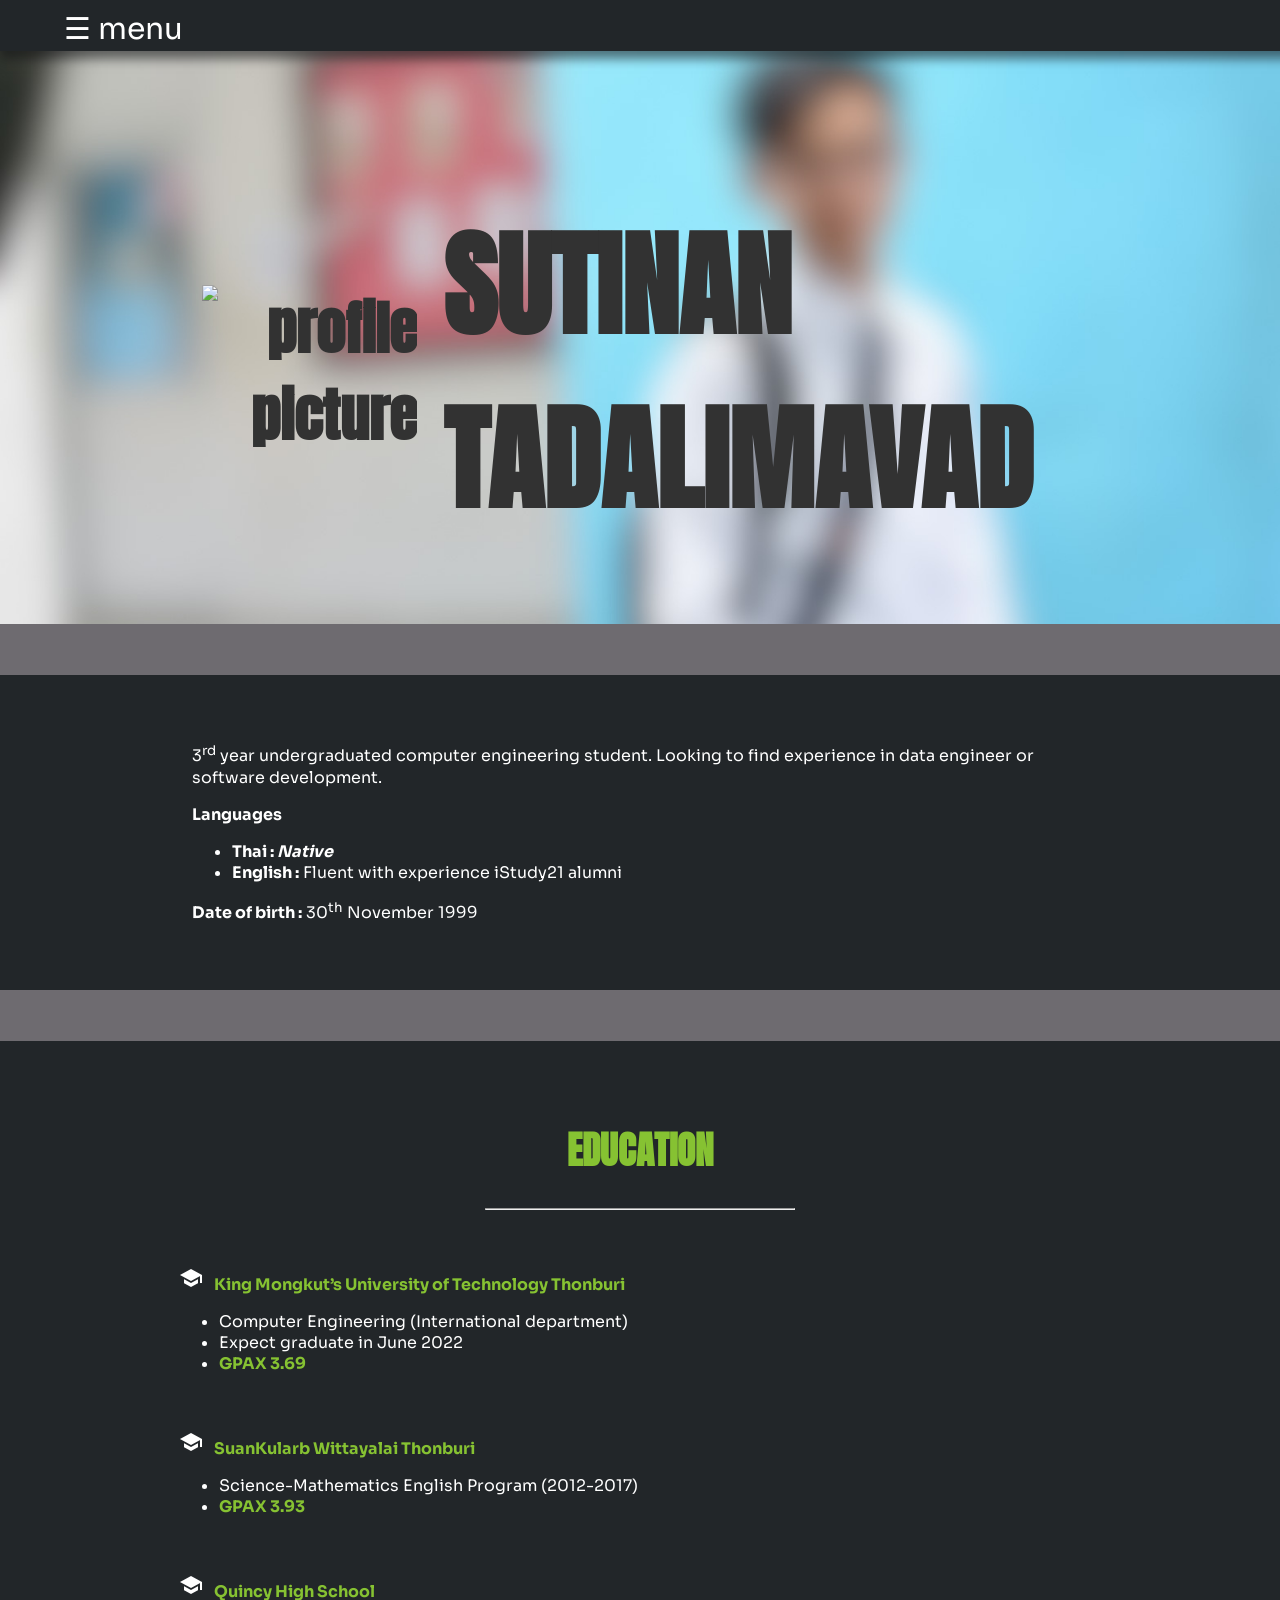
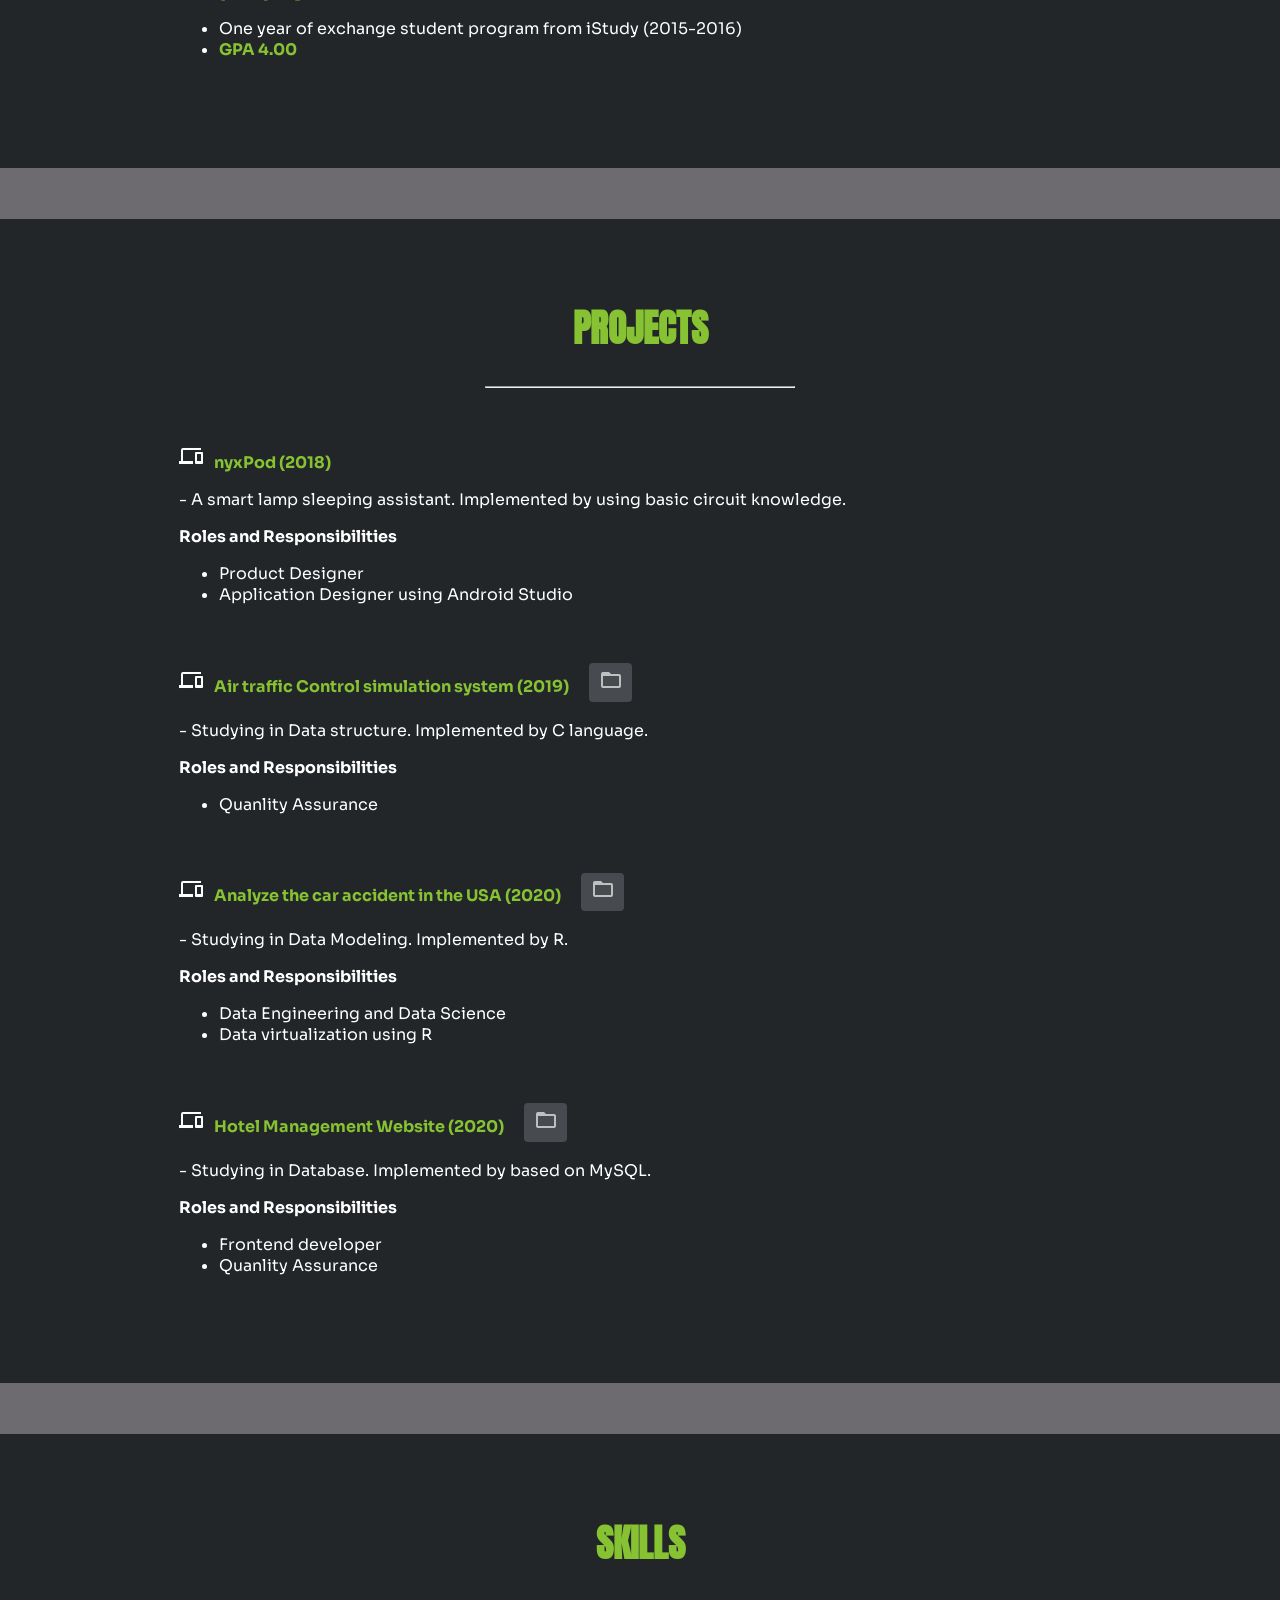
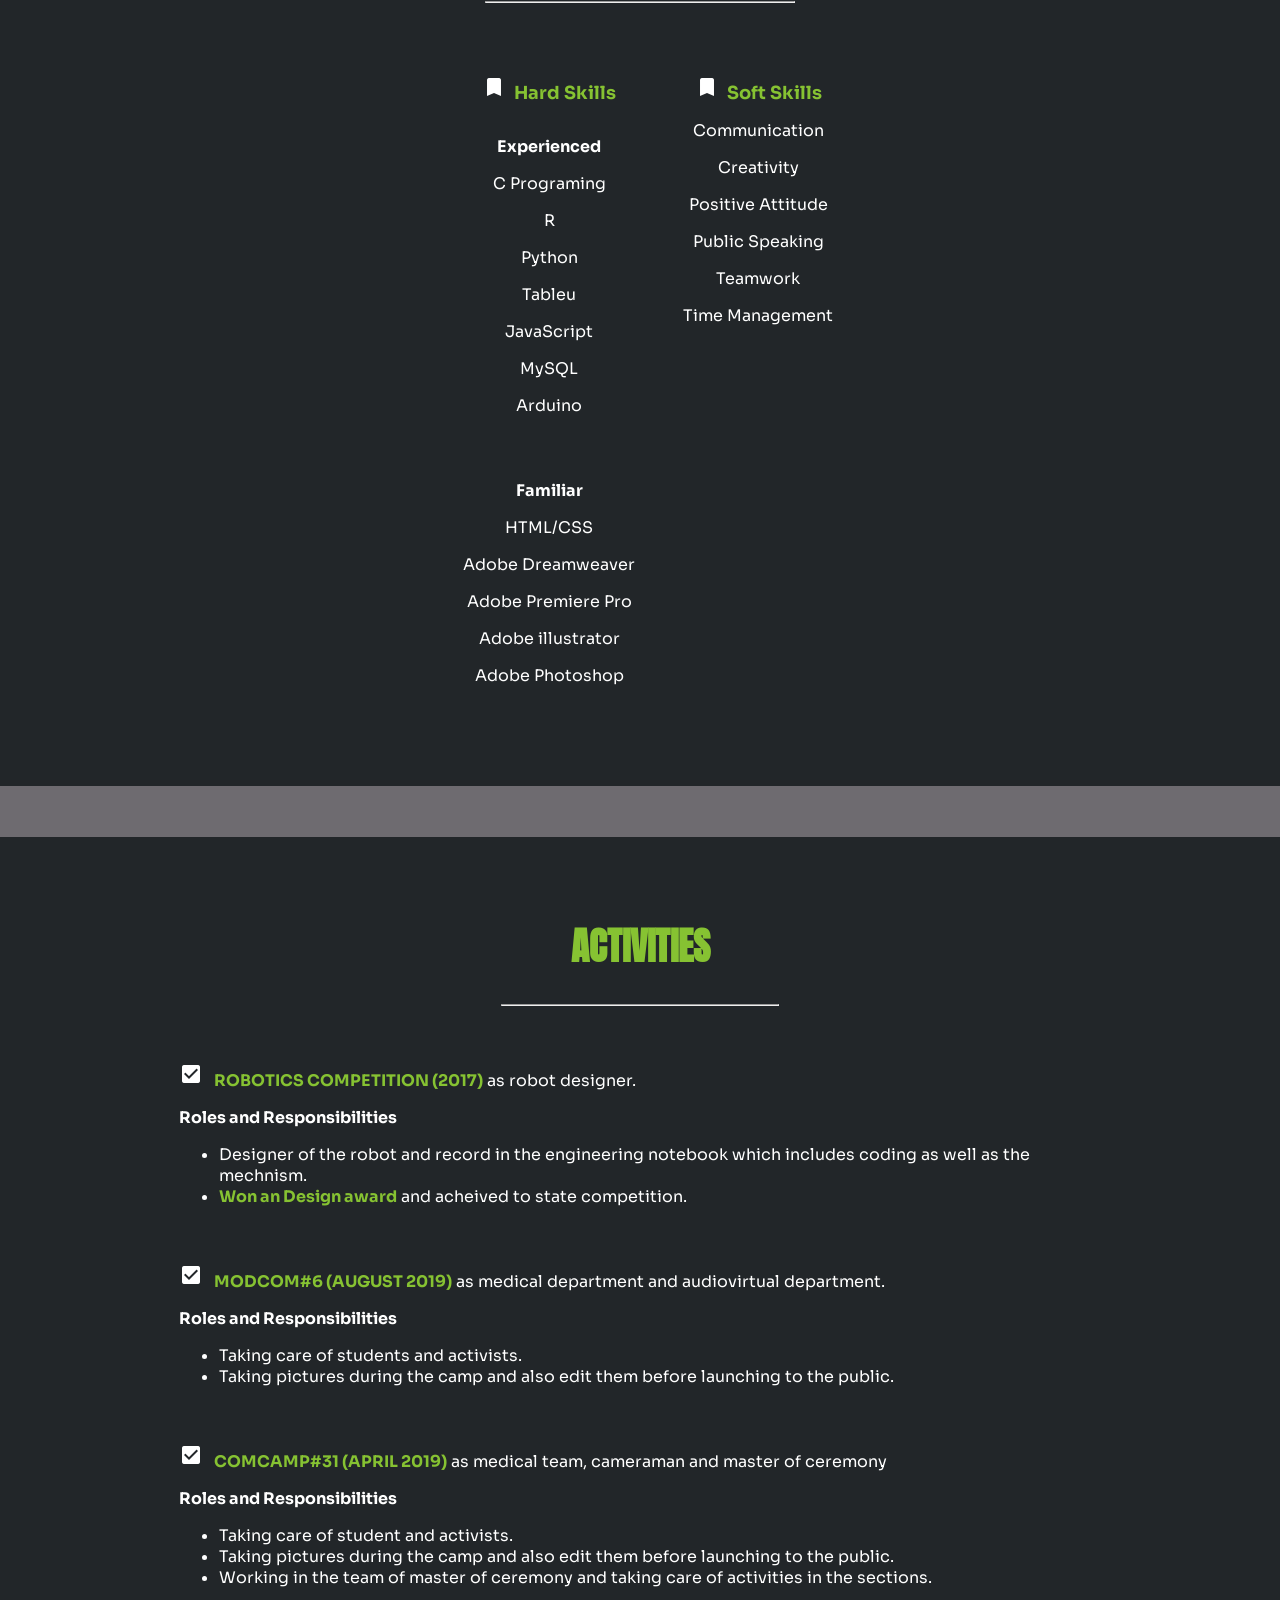
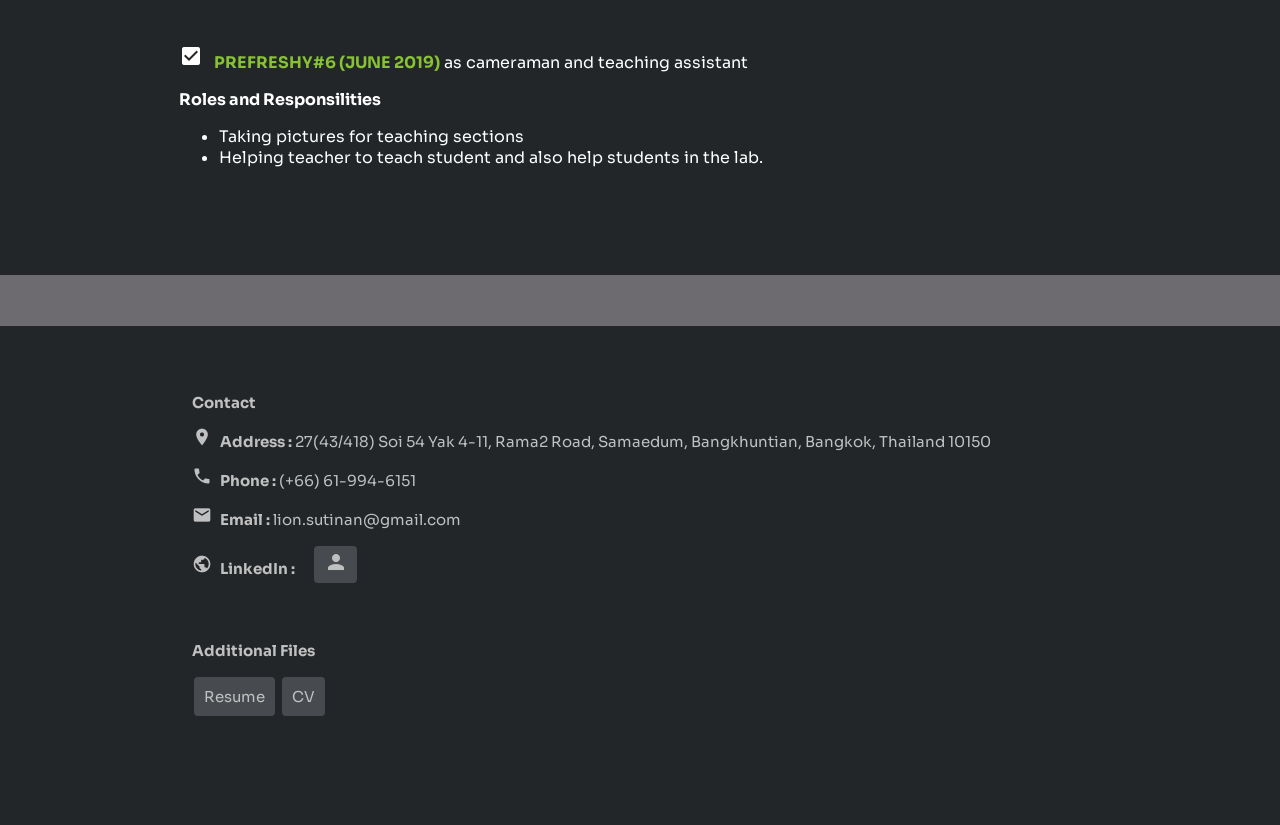
==== index.html @ fac7e24c "f" ====
<!doctype html>
<html>
<head>
<meta charset="UTF-8" name="viewport" content="width=device-width, initial-scale=1.0">
<title> SutinanSite </title>
<link href="myStyle.css" rel="stylesheet" type="text/css">
<link rel="stylesheet" href="https://fonts.googleapis.com/icon?family=Material+Icons">
<link rel="stylesheet" href="https://fonts.googleapis.com/css2?family=Anton&family=Sora:wght@200;600&display=swap">
</head>

<body>
<div id="mySidenav" class="sidenav">
	 <a style="font-size:30px; color: white;" href="javascript:void(0)" class="closebtn" onclick="closeNav()">&times;</a>
	 <a style="  font-family: 'Anton', sans-serif;" href="#edu"><i class="material-icons" style="font-size: auto; margin-right: 1rem;"> school</i>Education</a>
	 <a style="  font-family: 'Anton', sans-serif;" href="#proj"> <i class="material-icons" style="font-size: auto; margin-right: 1rem;"> devices</i>Project</a>
	 <a style="  font-family: 'Anton', sans-serif;" href="#skills"><i class="material-icons" style="font-size: auto; margin-right: 1rem;"> bookmark</i>Skills</a>
	 <a style="  font-family: 'Anton', sans-serif;" href="#act"><i class="material-icons" style="font-size: auto; margin-right: 1rem;">check_box</i>Activities</a>
	 <a style="  font-family: 'Anton', sans-serif;" href="#contact"><i class="material-icons" style="font-size: auto; margin-right: 1rem;"> call</i>Contact</a>
</div>
	<button onclick="topFunction()" id="myBtn" title="Go to top">Top</button>
	<br>
	<div class="header">
		  <table id="tProfile">
			<tr>
				<th>			
				<img src="pic/profile.png" alt="profile picture" class="proPic"></th>
				<th><h1 class="fade-in" id="name">SUTINAN TADALIMAVAD</h1>
				</th>
			</tr>
		  </table>
	</div>
	<div style="box-shadow: 0px 8px 10px 0px rgba(17,19,20,0.55);" class = "sticky">
		<span style="font-size:40px;cursor:pointer; color: white" onclick="openNav()"><span style="font-size: 30px; cursor:pointer; color: white;" onclick="openNav()">&#9776; menu</span></span>
	</div>
	<div class="fade-in">
		<div class="highlight">
			<div>
				<p>3<sup>rd</sup> year undergraduated computer engineering student. Looking to find experience in data engineer or software development.</p>
				<p><strong>Languages</strong>
			<ul>
				<li><strong>Thai : <em>Native</em></strong></li>
						<li><strong>English :</strong> Fluent with experience iStudy21 alumni</li>
					</ul>
				</p>
			<p><strong>Date of birth :</strong> 30<sup>th</sup> November 1999</p>
			</div>
		</div>
		<div class="eduClass" id="edu">
			<h2 class ="title">EDUCATION</h2>
			<hr>
			<div class="content">
				<div class="margin-b">
					<p><strong class="greenB"><i class="material-icons" style="font-size: auto; color:white; margin-right: 0.5rem;">school </i> King Mongkut’s University of Technology Thonburi</strong></p>
					<ul> 
						<li>Computer Engineering (International department)</li>
						<li>Expect graduate in June 2022</li>
						<li><strong class="greenB">GPAX 3.69</strong></li>
					</ul>
				</div>
				<div class="margin-b">
					<p><strong class="greenB"><i class="material-icons" style="font-size: auto; color:white; margin-right: 0.5rem;">school </i> SuanKularb Wittayalai Thonburi</strong></p>
					<ul>
					<li>Science-Mathematics English Program (2012-2017)</li>
							<li><strong class="greenB">GPAX 3.93</strong></li>
					</ul>
				</div>
				<div class="margin-b">
					<p><strong class="greenB"><i class="material-icons" style="font-size: auto; color:white; margin-right: 0.5rem;">school </i> Quincy High School</strong></p>
					<ul> 
						<li>One year of exchange student program from iStudy (2015-2016)</li>
						<li><strong class="greenB">GPA 4.00</strong></li>
					</ul>
				</div>
			</div>
		</div>
		<div class="project">
		<h2 class="title" id="proj">PROJECTS</h2>
		<hr>
		<div class="content">	
				<div class="margin-b">
				<p><strong class="greenB"><i class="material-icons" style="font-size: auto; color:white; margin-right: 0.5rem;">devices</i> nyxPod (2018)</strong></p>
				<p>- A smart lamp sleeping assistant. Implemented by using basic circuit knowledge.</p>
				<p><strong>Roles and Responsibilities</strong></p>
					<ul> 
					<li>Product Designer</li>
					
					<li>Application Designer using Android Studio</li>
					</ul>
			</div>	
			<div class="margin-b">
				<p><strong class="greenB"><i class="material-icons" style="font-size: auto; color:white; margin-right: 0.5rem;">devices</i> Air traffic Control simulation system (2019)</strong> 
					<a class="gitbutton" style="margin-left: 1rem;" href="https://github.com/nachanok-tap/airtraffic">
						<i class="material-icons" style="margin-left:0.3rem; margin-right:0.3rem;">folder_open</i>
					</a>
				</p> 
				<p>- Studying in Data structure. Implemented by C language.</p>	
				<p><strong>Roles and Responsibilities</strong></p>
					<ul> 
					<li>Quanlity Assurance</li>
					</ul>
			</div>
			<div class="margin-b">
				<p><strong class="greenB"><i class="material-icons" style="font-size: auto; color:white; margin-right: 0.5rem;">devices</i> Analyze the car accident in the USA (2020)</strong>
					<a class="gitbutton" style="margin-left: 1rem;" href="https://github.com/sutinanTadal/Car-Accident-in-the-US">
						<i class="material-icons" style="margin-left:0.3rem; margin-right:0.3rem;">folder_open</i>
					</a>
				</p>
				<p>- Studying in Data Modeling. Implemented by R.</p>	
				<p><strong>Roles and Responsibilities</strong></p>
					<ul> 
					<li>Data Engineering and Data Science</li>
					<li>Data virtualization using R</li>
					</ul>
			</div>
			<div class="margin-b">
				<p><strong class="greenB"><i class="material-icons" style="font-size: auto; color:white; margin-right: 0.5rem;">devices</i> Hotel Management Website (2020)</strong>
					<a class="gitbutton" style="margin-left: 1rem;" href="https://github.com/nachanok-tap/Hotel-management">
						<i class="material-icons" style="margin-left:0.3rem; margin-right:0.3rem;">folder_open</i>
					</a>
				</p>
				<p>- Studying in Database. Implemented by based on MySQL.</p>
				<p><strong>Roles and Responsibilities</strong></p>
					<ul> 
					<li>Frontend developer</li>
					<li>Quanlity Assurance</li>
					</ul>
			</div>
		</div>
		</div>
		<div class="skillsClass" id="skills">
			<h2 class ="title">SKILLS</h2>
			<hr>
			<div class="content">
		<div id="skillTable" class="container">
			<div>
				<strong class="greenB" style="font-size: 18px"><i class="material-icons" style="font-size: auto; color: white; margin-right: 0.5rem;"> bookmark</i>Hard Skills</strong>
				<div>
					<p><strong>Experienced</strong></p>
					<p>C Programing</p>
					<p>R</p>
					<p>Python</p>
					<p>Tableu</p>
					<p>JavaScript</p>
					<p>MySQL</p>
					<p>Arduino</p>
				</div>
				<div>
					<p><strong>Familiar</strong></p>
					<p>HTML/CSS</p>
					<p>Adobe Dreamweaver</p>
					<p>Adobe Premiere Pro</p>
					<p>Adobe illustrator</p>
					<p>Adobe Photoshop</p>
				</div>
			</div>
			<div>
				<strong class="greenB" style="font-size: 18px"><i class="material-icons" style="font-size: auto; color: white; margin-right: 0.5rem;"> bookmark</i>Soft Skills</strong>
				<p>Communication</p>
				<p>Creativity</p>
				<p>Positive Attitude</p>
				<p>Public Speaking</p>
				<p>Teamwork</p>
				<p>Time Management</p>
			</div>
		</div>
	</div>
		</div>
		<div class="activities">
			<div class="content">	
				<h2 class ="title" id="act">ACTIVITIES</h2>
				<hr>
				<div class="margin-b">
					<p><strong class="greenB"><i class="material-icons" style="font-size: auto; color:white; margin-right: 0.5rem;">check_box</i> ROBOTICS COMPETITION (2017)</strong> as robot designer.
					</p>
					<p><strong>Roles and Responsibilities</strong></p>
						<ul>
						<li>Designer of the robot and record in the engineering notebook which includes coding as well as the mechnism.</li>
						<li><strong class="greenB">Won an Design award</strong> and acheived to state competition.</li>
						</ul>
				</div>
				<div class="margin-b">
					<p><strong class="greenB"><i class="material-icons" style="font-size: auto; color:white; margin-right: 0.5rem;">check_box</i> MODCOM#6 (AUGUST 2019)</strong> as medical department and audiovirtual department.
					</p> 
					<p><strong>Roles and Responsibilities</strong></p>
					<ul>
					<li>Taking care of students and activists.</li>
					<li>Taking pictures during the camp and also edit them before launching to the public.</li>
					</ul>
				</div>
			<div class="margin-b">
					<p><strong class="greenB"><i class="material-icons" style="font-size: auto; color:white; margin-right: 0.5rem;">check_box</i> COMCAMP#31 (APRIL 2019)</strong> as medical team, cameraman and master of ceremony</p>
					<p><strong>Roles and Responsibilities</strong></p>
					<ul> 
					<li>Taking care of student and activists.</li>
						<li>Taking pictures during the camp and also edit them before launching to the public.</li>
						<li>Working in the team of master of ceremony and taking care of activities in the sections.</li>
					</ul>
				</div>
				<div class="margin-b">
				<p><strong class="greenB"><i class="material-icons" style="font-size: auto; color:white; margin-right: 0.5rem;">check_box</i> PREFRESHY#6 (JUNE 2019)</strong> as cameraman and teaching assistant</p>
					<p><strong>Roles and Responsilities</strong></p>
				<ul> 
					<li>Taking pictures for teaching sections</li>
					<li>Helping teacher to teach student and also help students in the lab.</li>
					</ul>
				</div>
			</div>
		</div>
	</div>
<footer id="contact">
	<div class="margin-b">
		<p><strong>Contact</strong></p>
		<p><strong><i class="material-icons" style="font-size: 20px; margin-right: 0.5rem;">place </i>Address :</strong> 27(43/418) Soi 54 Yak 4-11, Rama2 Road, Samaedum, Bangkhuntian, Bangkok, Thailand 10150</p>
		<p><strong><i class="material-icons" style="font-size: 20px; margin-right: 0.5rem;"> call</i>Phone :</strong><strong></strong> (+66) 61-994-6151</p>
		<p><strong><i class="material-icons" style="font-size: 20px; margin-right: 0.5rem;">email </i>Email :</strong> lion.sutinan@gmail.com</p>
		<p><strong><i class="material-icons" style="font-size: 20px; margin-right: 0.5rem;">public </i>LinkedIn :</strong>
			<a class="gitbutton" style="margin-left: 1rem;" href="https://www.linkedin.com/in/sutinan-tadalimavad-6ba775200/">
				<i class="material-icons" style="margin-left:0.3rem; margin-right:0.3rem;">person</i>
			</a>
		</p>
	</div>
	<div class="margin-b">
		<p><strong>Additional Files</strong></p>
		<a class="button" href="https://drive.google.com/file/d/1cij6fNZbQ40vu9hr8LDIgNHQaHOzw3HK/view?usp=sharing">Resume</a> 
		<a class="button" href="https://drive.google.com/file/d/196SK2T5J_0-kWGPeYm9icc2YeGtzUqOb/view?usp=sharing">CV</a>
	</div>

</footer>
<script>
	//Get the button:
mybutton = document.getElementById("myBtn");

// When the user scrolls down 20px from the top of the document, show the button
window.onscroll = function() {scrollFunction()};

function scrollFunction() {
  if (document.body.scrollTop > 20 || document.documentElement.scrollTop > 20) {
    mybutton.style.display = "block";
  } else {
    mybutton.style.display = "none";
  }
}

// When the user clicks on the button, scroll to the top of the document
function topFunction() {
  document.body.scrollTop = 0; // For Safari
  document.documentElement.scrollTop = 0; // For Chrome, Firefox, IE and Opera
}
	
function openNav() {
  document.getElementById("mySidenav").style.width = "300px";
}

/* Set the width of the side navigation to 0 and the left margin of the page content to 0 */
function closeNav() {
  document.getElementById("mySidenav").style.width = "0";
}
</script>
</body>
</html>
---- myStyle.css ----
html{
	scroll-behavior: smooth;
}

body {
  margin: 0px;
  font-family: 'Sora', sans-serif;
  background-color: #6e6b70;
  font-size: 15px;
  color: #000000;
}


hr{
  width: 30%;
  text-align: center;
  color: #86c232;
  padding-top: 0px;
  margin-bottom: 3.5rem;
}

h1{
  font-family: 'Anton', sans-serif;
}

footer {
  text-align: left;
  background-color: #222629;
  color: #C0C0C0;
  font-size: 15px;
  padding-top: 4%;
  padding-bottom: 4%;
  padding-left: 15%;
  padding-right: 15%;
}

.activities {
	color: white;
	background-color: #222629;
	padding-top: 4%;
	padding-bottom: 4%;
	padding-left: 10%;
	padding-right:10%;
	margin-top: 4%;
	margin-bottom: 4%;
	
}

.highlight{
	font-size: 1rem;
	color: white;
	background-color: #222629;
	padding-top: 4%;
	padding-bottom: 4%;
	padding-left: 15%;
	padding-right:15%;
	margin-top: 4%;
	margin-bottom: 4%;
}

.greenB{
	color: #86c232;
}

.project{
	color:white;
	background-color: #222629;
	padding-top: 4%;
	padding-bottom: 4%;
	padding-left: 10%;
	padding-right:10%;
	margin-top: 4%;
	margin-bottom: 4%;
}

.skillsClass{
	color: white;
	background-color: #222629;
	padding-top: 4%;
	padding-bottom: 4%;
	padding-left: 10%;
	padding-right:10%;
	margin-top: 4%;
	margin-bottom: 4%;
}

.eduClass{
	color: white;
	background-color: #222629;
	padding-top: 4%;
	padding-bottom: 4%;
	padding-left: 10%;
	padding-right:10%;
	margin-top: 4%;
	margin-bottom: 4%;
}

.gitbutton:link, .gitbutton:visited {
  background-color: #474b4f;
  color: #C0C0C0;
  padding: 0.3rem;
  text-align: center;
  text-decoration: none;
  display: inline-block;
  border-radius: 4px;
  margin: 2px;
  transition: 0.4s;
}
.gitbutton:hover{
   background-color: #86c232;
   color: #222629;
}

.button:link, .button:visited {
  background-color: #474b4f;
  color: #C0C0C0;
  padding: 10px;
  text-align: center;
  text-decoration: none;
  display: inline-block;
  border-radius: 4px;
  margin: 2px;
  transition: 0.4s;
}
.button:hover{
   background-color: #86c232;
   color: #222629;
}

.proPic{
	max-width: 100%;
	height: auto;
	text-align: right;
	padding-top: 5%;
	padding-bottom: 5%;
	padding-right: 10%;
}

.main {
	margin-top: 70px;
	margin-left: 10px;
	font-size: 10vw;
}

.mainContent {
	margin: 10px 2px 20px 2px;
	padding: 10px 10px 10px 10px ;
	padding-bottom: 20px;
	text-align: justify;
	text-justify: inter-word;
	background-color: #313131;
	color: white;
	border-radius: 5px;
	box-shadow: 8px 10px #222629;
}

.margin-b{
	margin-bottom: 3.5rem;
}

.content{
  padding-left: 5%;
  padding-right: 5%;
  font-size: 1rem;
}

.container {
    display: flex; /* or inline-flex */
    justify-content: center;
    flex-wrap: wrap;
}

.container div {
    padding: 1rem;
}

.header{
  padding-top: 4%;
  padding-left: 8%;
  padding-right: 15%;
  text-align: left;
  display: block;
  color: #323232;
  font-size: 4.5vw;
  font-family: 'Anton', sans-serif;
  background-image: url("pic/bg3.JPEG");
  background-position: center;
  background-repeat: no-repeat;
  background-size: cover;
  height: 50%;
}

.sticky {
  position: fixed;
  top: 0;
  width: 100%;
  background-color: #222629;
  color: #ADADAD;
  padding-left: 5%;
}

.sticky + .content {
  padding-top: 60px;
}

.noNav{
	padding:5%;
	margin-left: 10%;
	margin-right: 10%;
}

.sidenav {
  height: 100%;
  width: 0;
  position: fixed;
  z-index: 1;
  top: 0;
  left: 0;
  background-color: #1F1F1F;
  overflow-x: hidden;
  transition: 0.4s;
  padding-top: 60px;
}

.sidenav a {
  padding: 8px 8px 8px 32px;
  text-decoration: none;
  font-size: 25px;
  color: #818181;
  display: block;
  transition: 0.4s;
}

.sidenav a:hover {
  color: white;
}

.sidenav active{
  color: #222629;
  background-color: #86c232;
}

.sidenav .closebtn {
  position: absolute;
  top: 0;
  right: 25px;
  font-size: 36px;
  margin-left: 50px;
}

.title{
  font-size: 2.3rem;
  text-align: center;
  color: #86c232;
  font-family: 'Anton', sans-serif;
}

.menuBar{
  font-size: 50px;
}

#tProfile{
	border-collapse: collapse;
	border: 0px;
	width: 100%;
	margin-top: 5%;
	margin-bottom: 5%;
	margin-left: 10%;
	margin-right: 10%;
}

#skillTable{
	text-align: center;
	width: 100%;
	border: none;
	margin: 0px;
}

#myBtn {
  display: none; /* Hidden by default */
  position: fixed; /* Fixed/sticky position */
  bottom: 20px; /* Place the button at the bottom of the page */
  right: 30px; /* Place the button 30px from the right */
  z-index: 99; /* Make sure it does not overlap */
  border: none; /* Remove borders */
  outline: none; /* Remove outline */
  background-color: #2f2f2f; /* Set a background color */
  color: #A4A4A4; /* Text color */
  cursor: pointer; /* Add a mouse pointer on hover */
  padding: 15px; /* Some padding */
  border-radius: 5px; /* Rounded corners */
  font-size: 15px; /* Increase font size */
  transition: 0.4s;
}

#myBtn:hover {
  color: white;
  background-color: #555; /* Add a dark-grey background on hover */
}

@media screen and (max-height: 450px) {
  .sidenav {padding-top: 15px;}
  .sidenav a {font-size: 18px;}
}

@media only screen and (max-width: 1300px) {
	span{
		font-size: 20px;
	}
	.noNav{
		font-size: 3vw;
	}
}

@media only screen and (min-width: 1500px) {
	.content{
		font-size: 20px;
	}
	.highlight{
		font-size: 19px;
	}
	#name{
		padding: 0px;
		margin: 0px;
		text-align: left;
	}
}




.fade-in {
  animation: fadeIn ease 2s;
  -webkit-animation: fadeIn ease 2s;
  -moz-animation: fadeIn ease 2s;
  -o-animation: fadeIn ease 2s;
  -ms-animation: fadeIn ease 2s;
}

@keyframes fadeIn {
  0% {
    opacity:0;
  }
  100% {
    opacity:1;
  }
}

@-moz-keyframes fadeIn {
  0% {
    opacity:0;
  }
  100% {
    opacity:1;
  }
}

@-webkit-keyframes fadeIn {
  0% {
    opacity:0;
  }
  100% {
    opacity:1;
  }
}

@-o-keyframes fadeIn {
  0% {
    opacity:0;
  }
  100% {
    opacity:1;
  }
}

@-ms-keyframes fadeIn {
  0% {
    opacity:0;
  }
  100% {
    opacity:1;
}
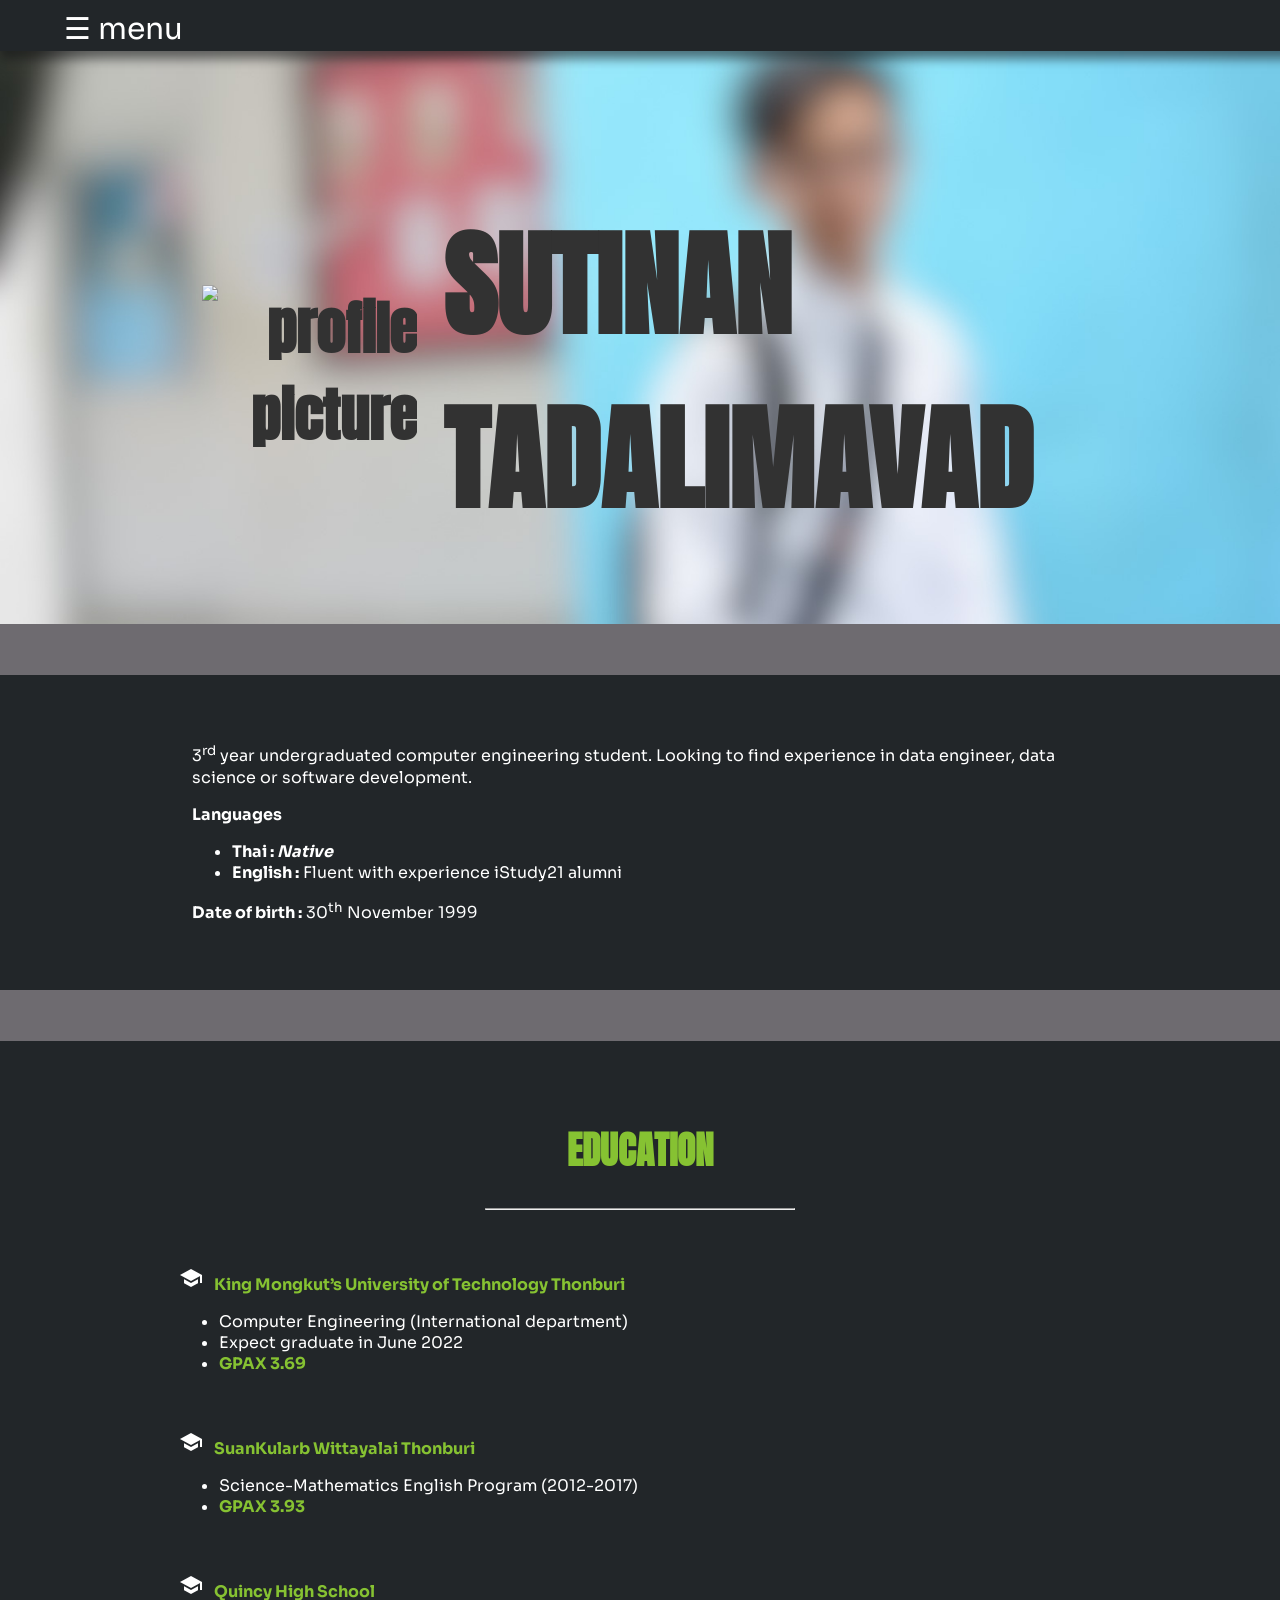
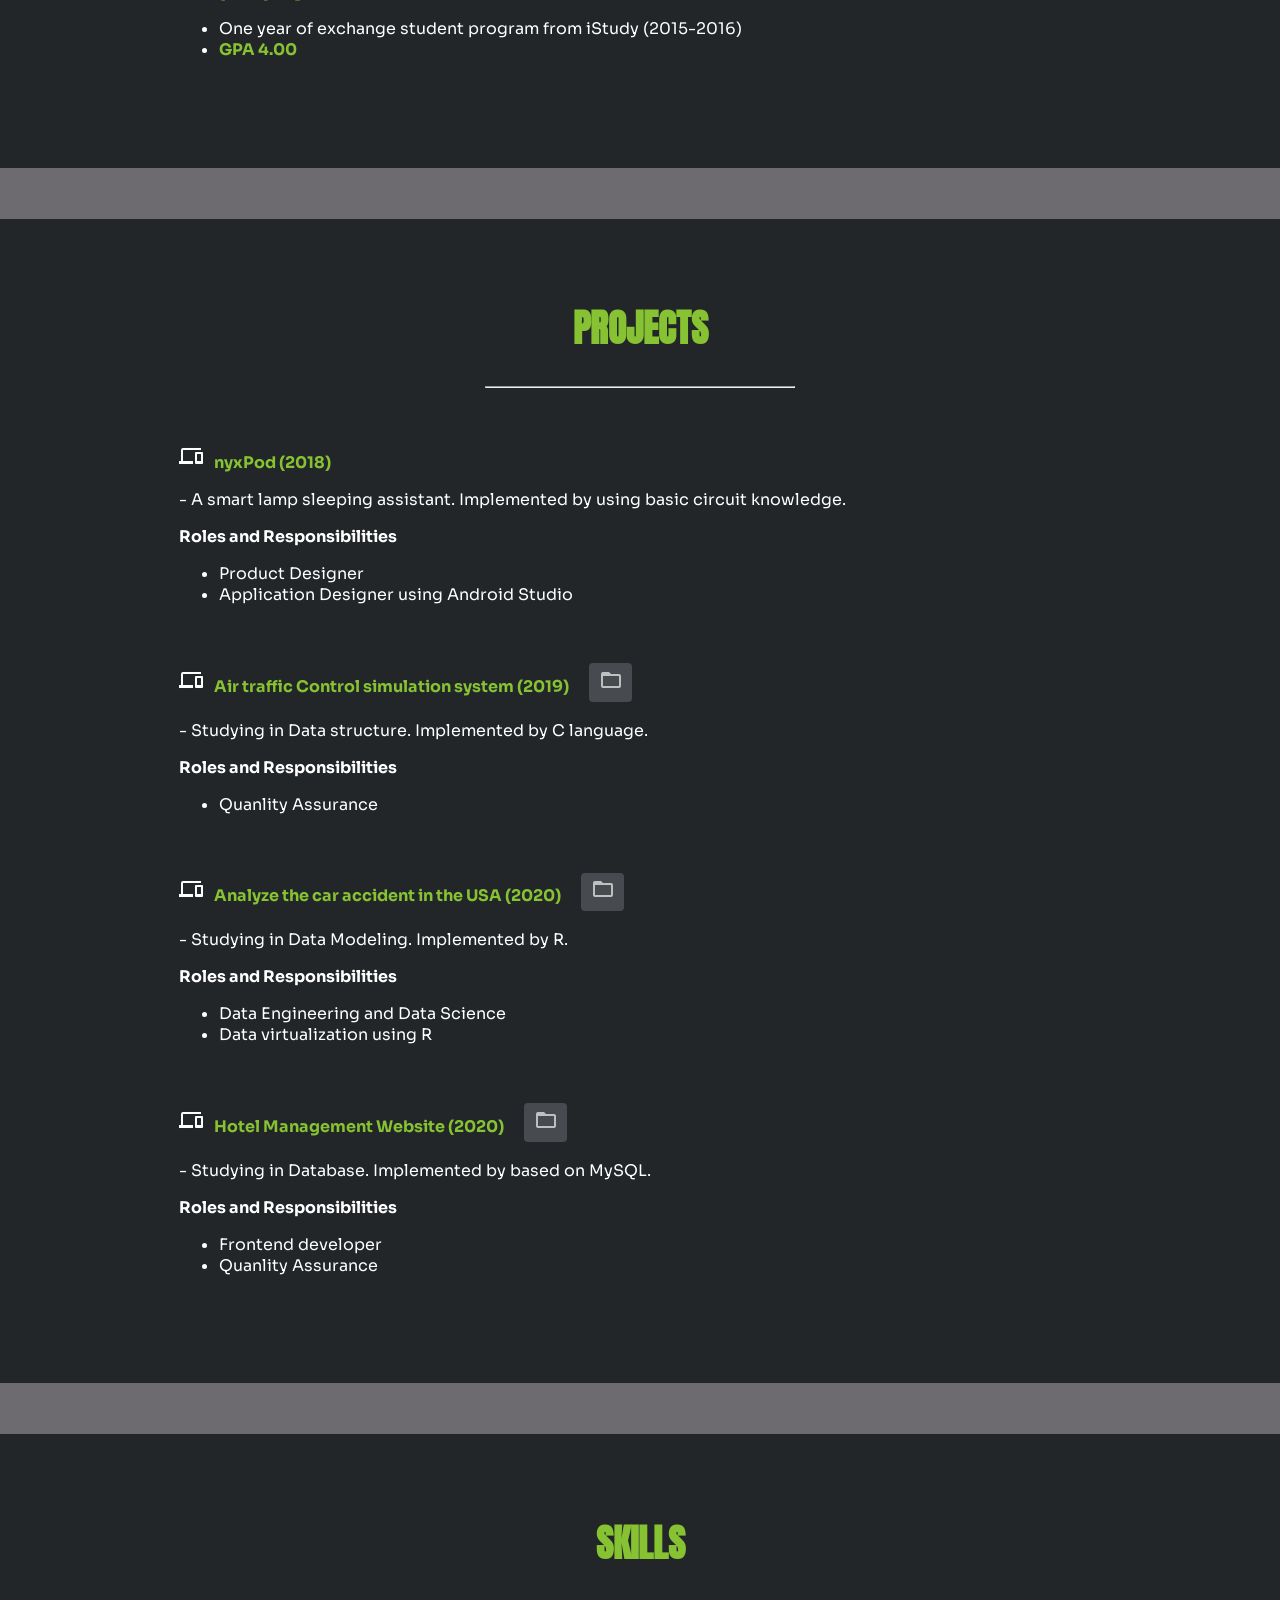
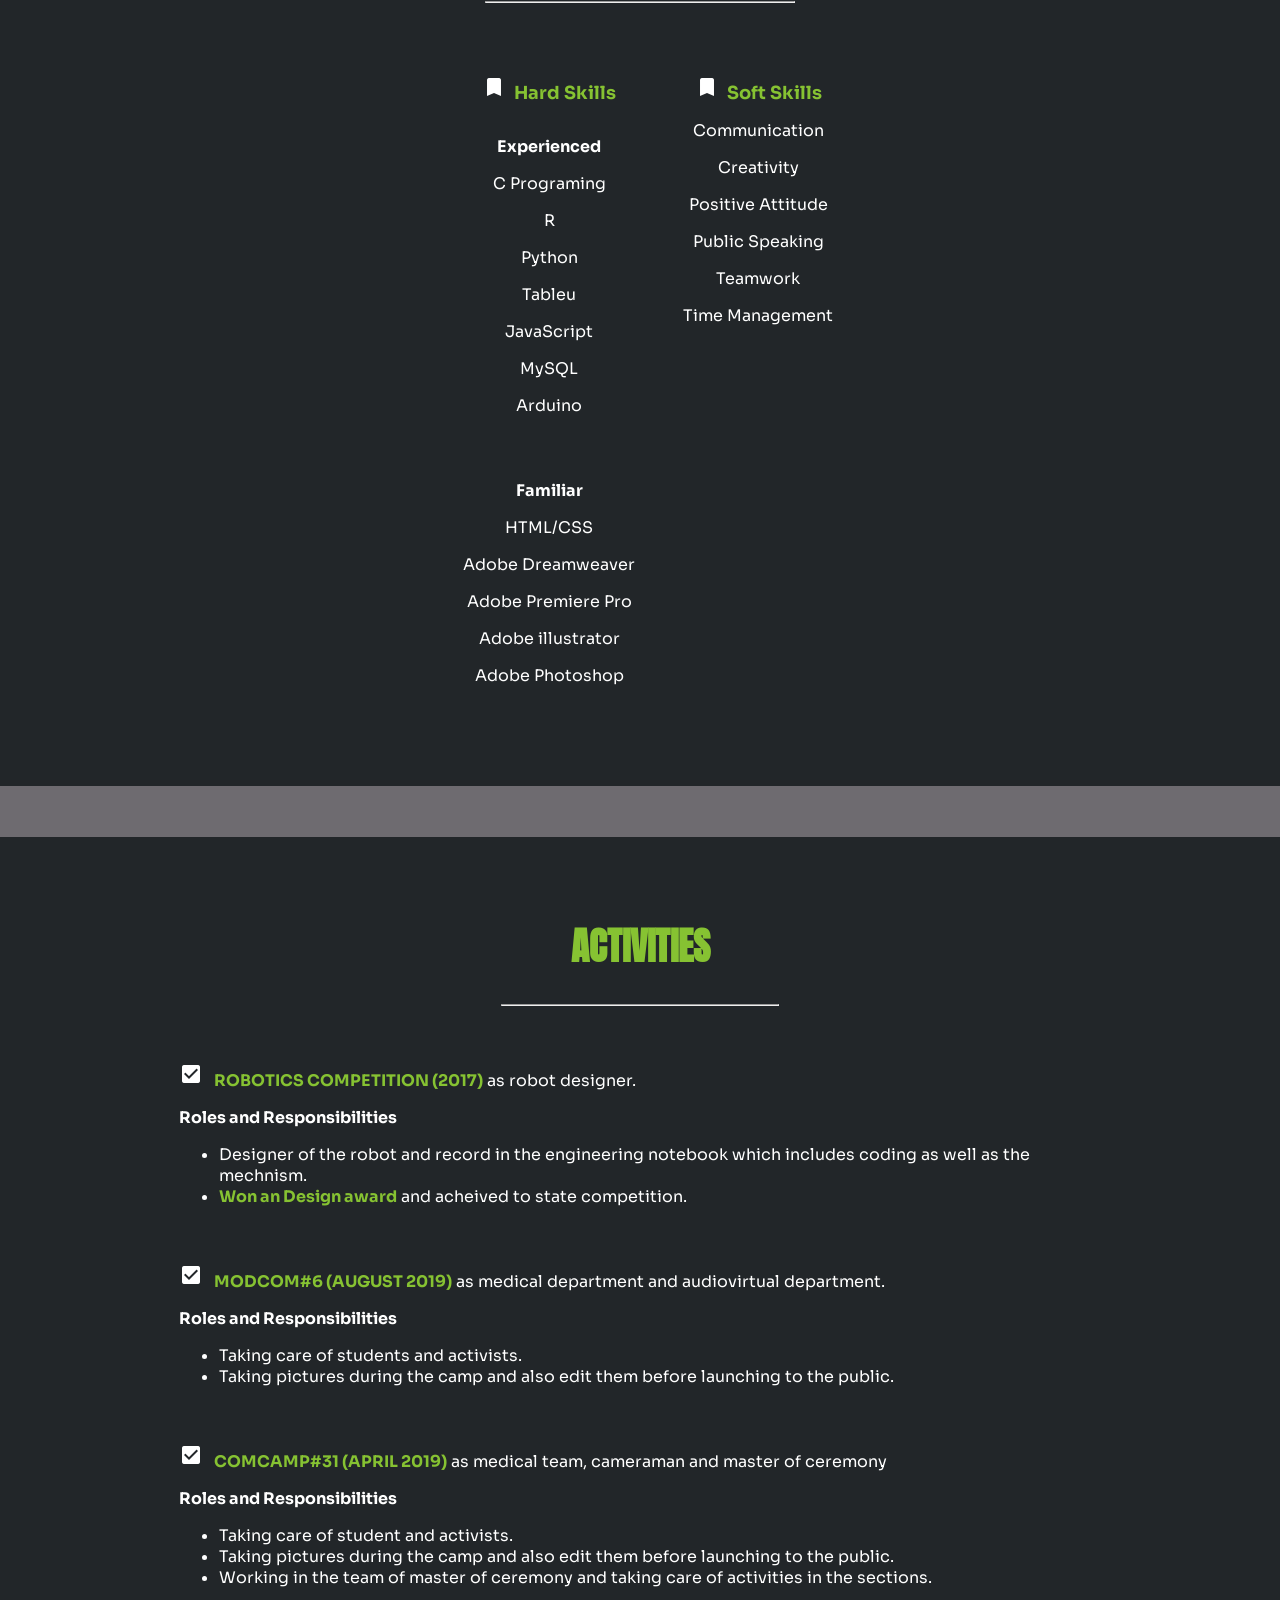
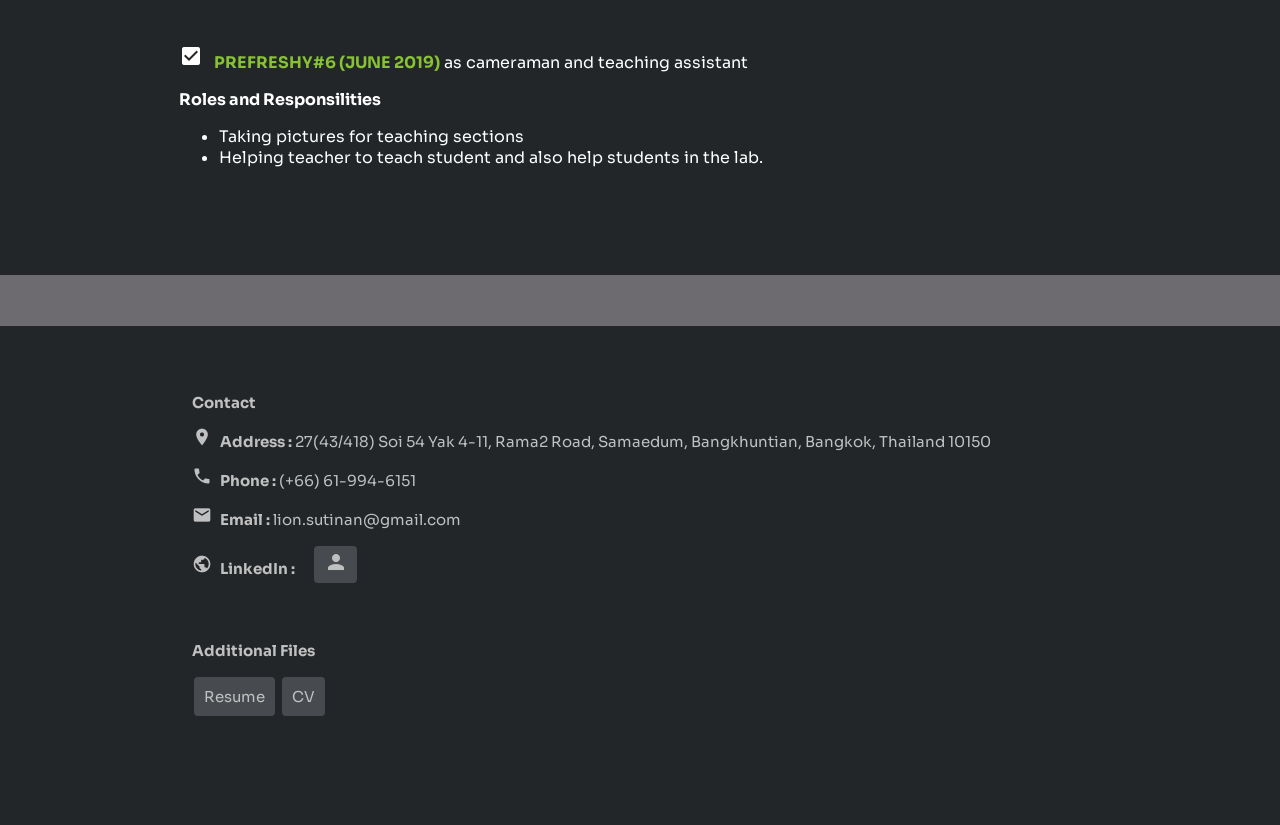
==== commit 121f89fe: "asd" ====
--- a/index.html
+++ b/index.html
@@ -35,7 +35,7 @@
 	<div class="fade-in">
 		<div class="highlight">
 			<div>
-				<p>3<sup>rd</sup> year undergraduated computer engineering student. Looking to find experience in data engineer or software development.</p>
+				<p>3<sup>rd</sup> year undergraduated computer engineering student. Looking to find experience in data engineer, data science or software development.</p>
 				<p><strong>Languages</strong>
 			<ul>
 				<li><strong>Thai : <em>Native</em></strong></li>
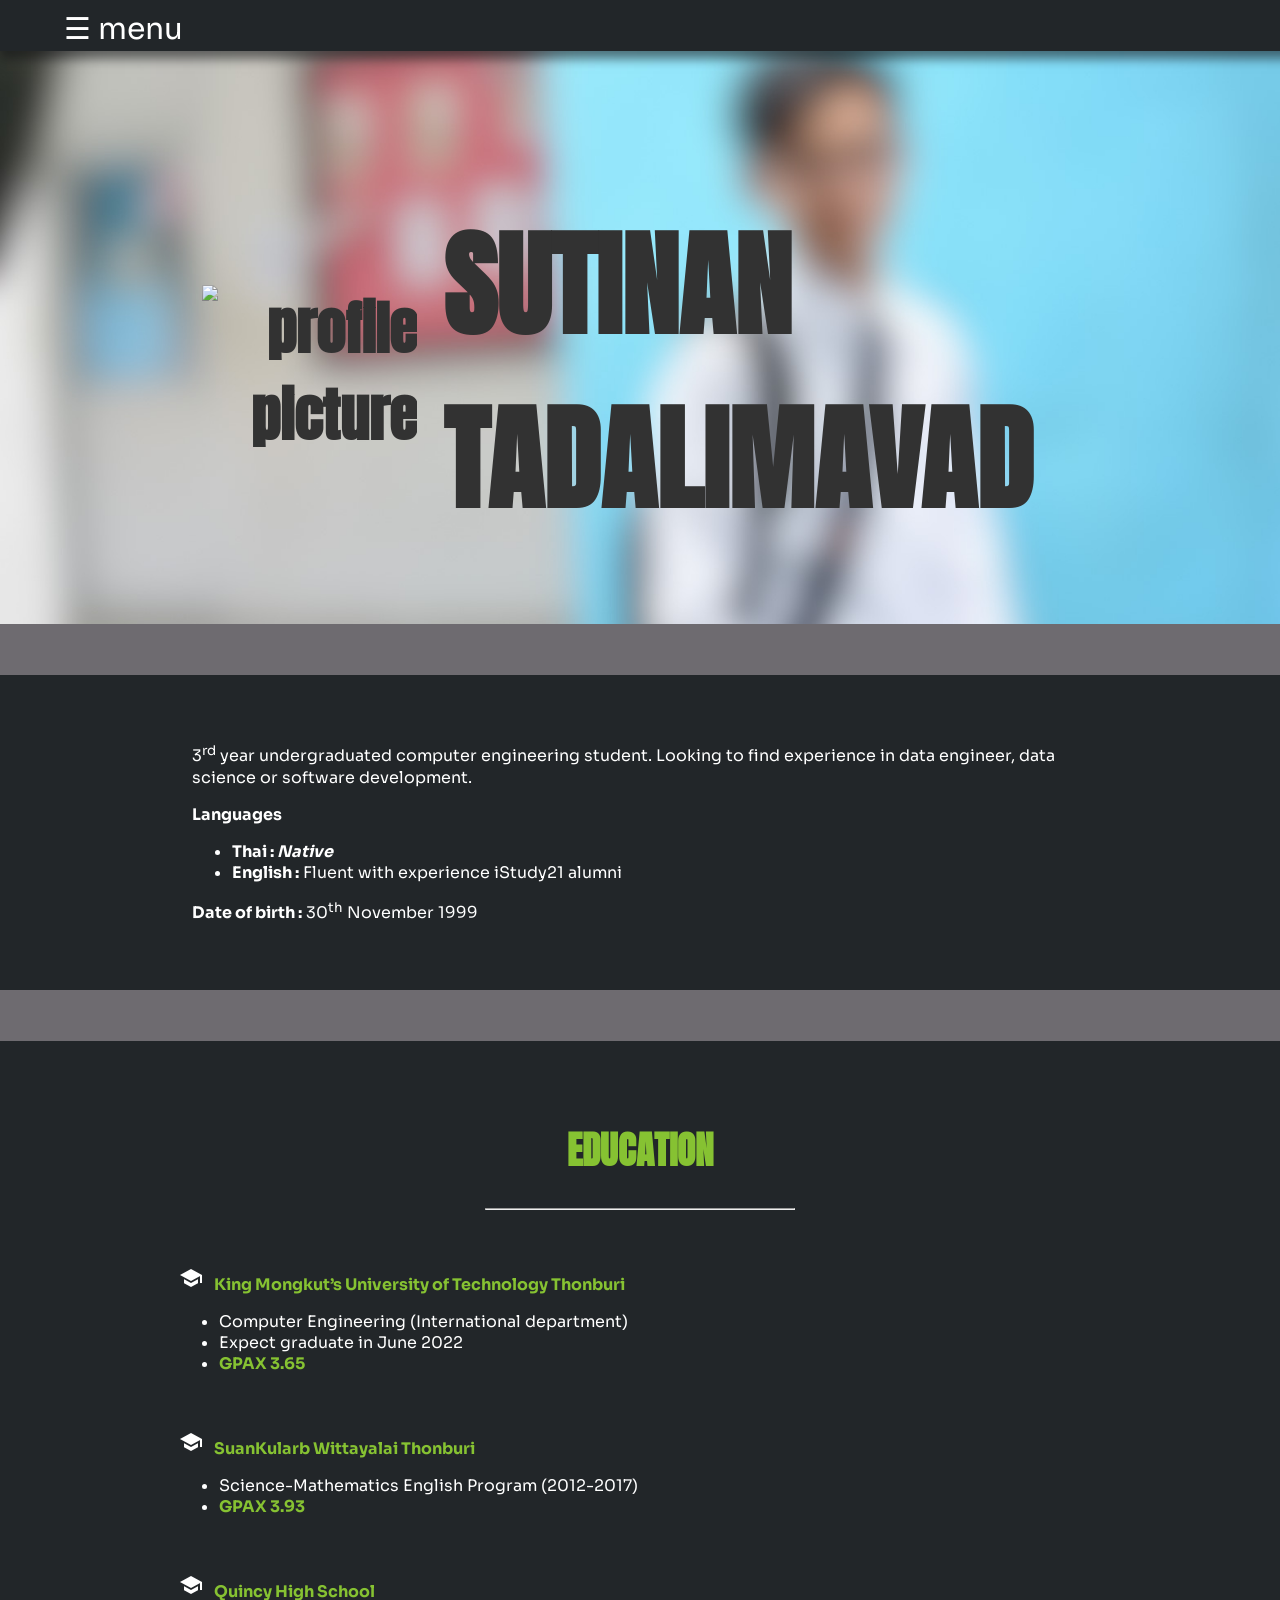
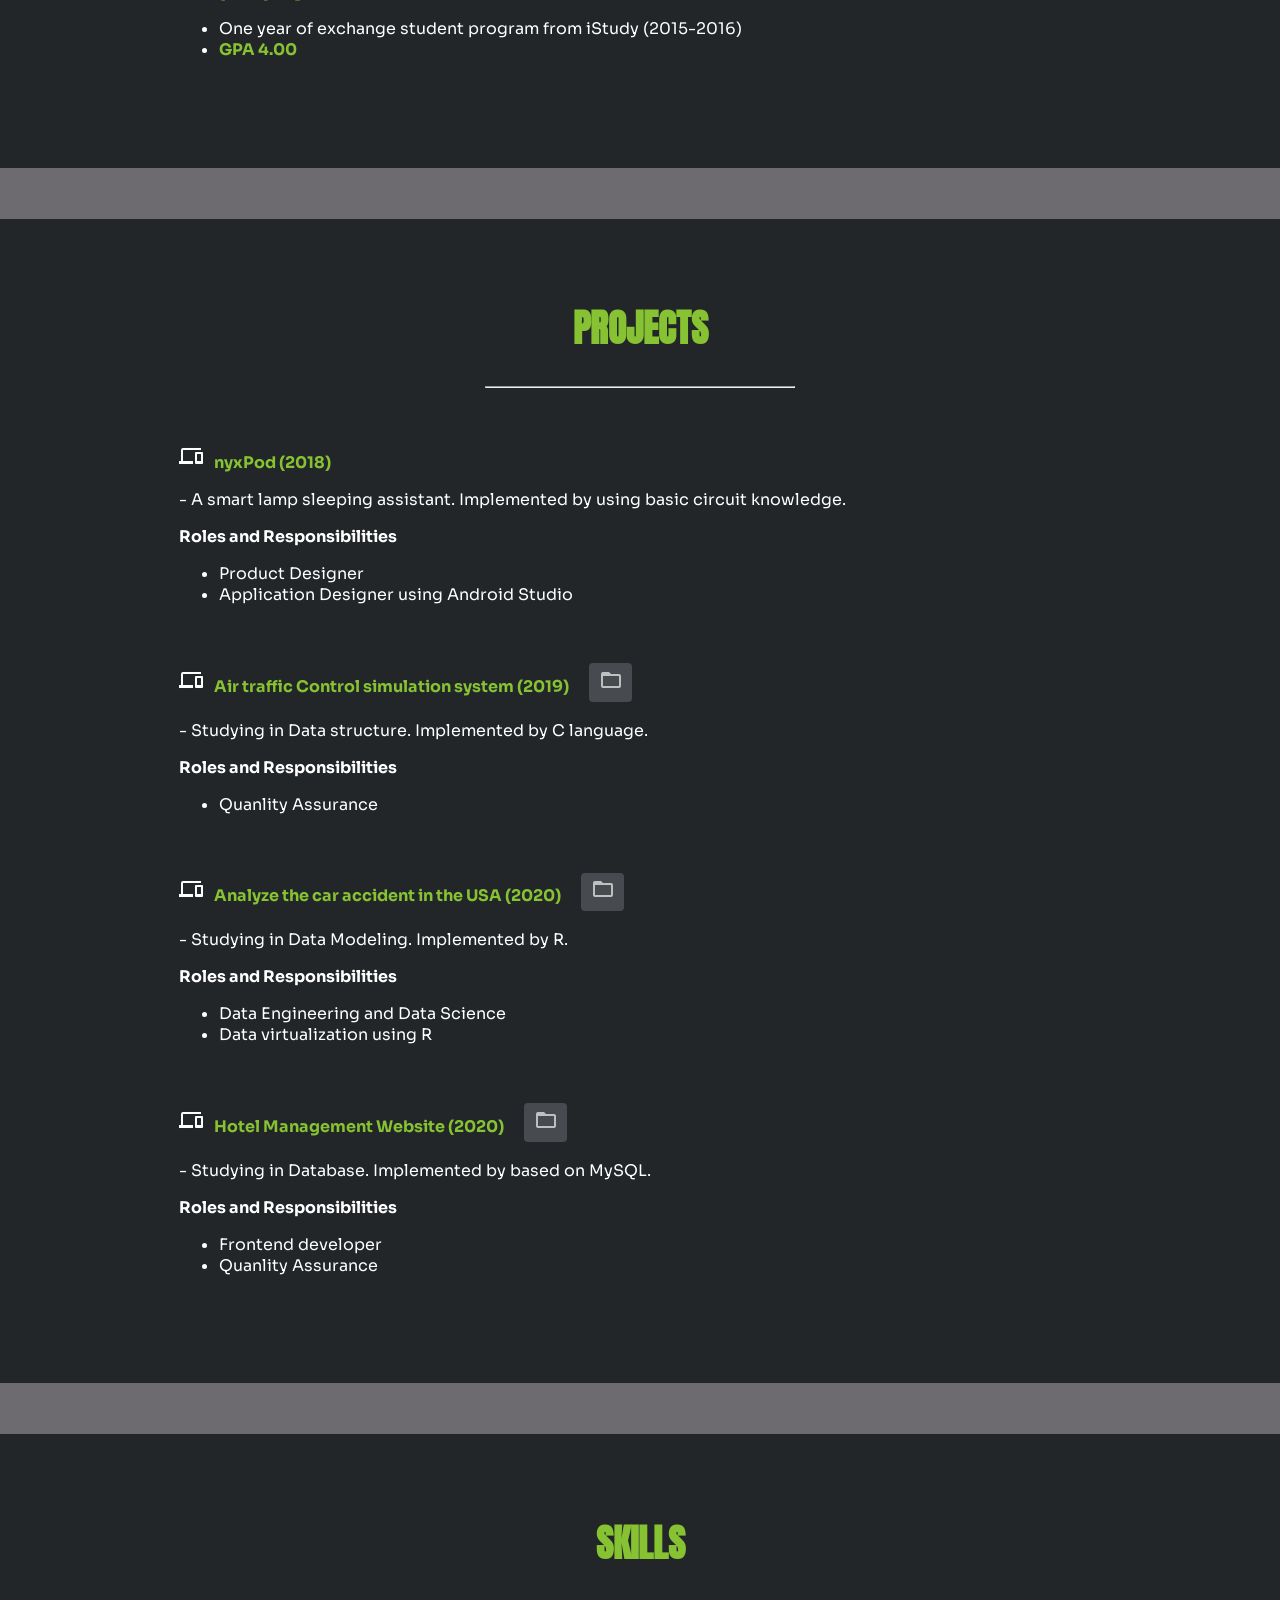
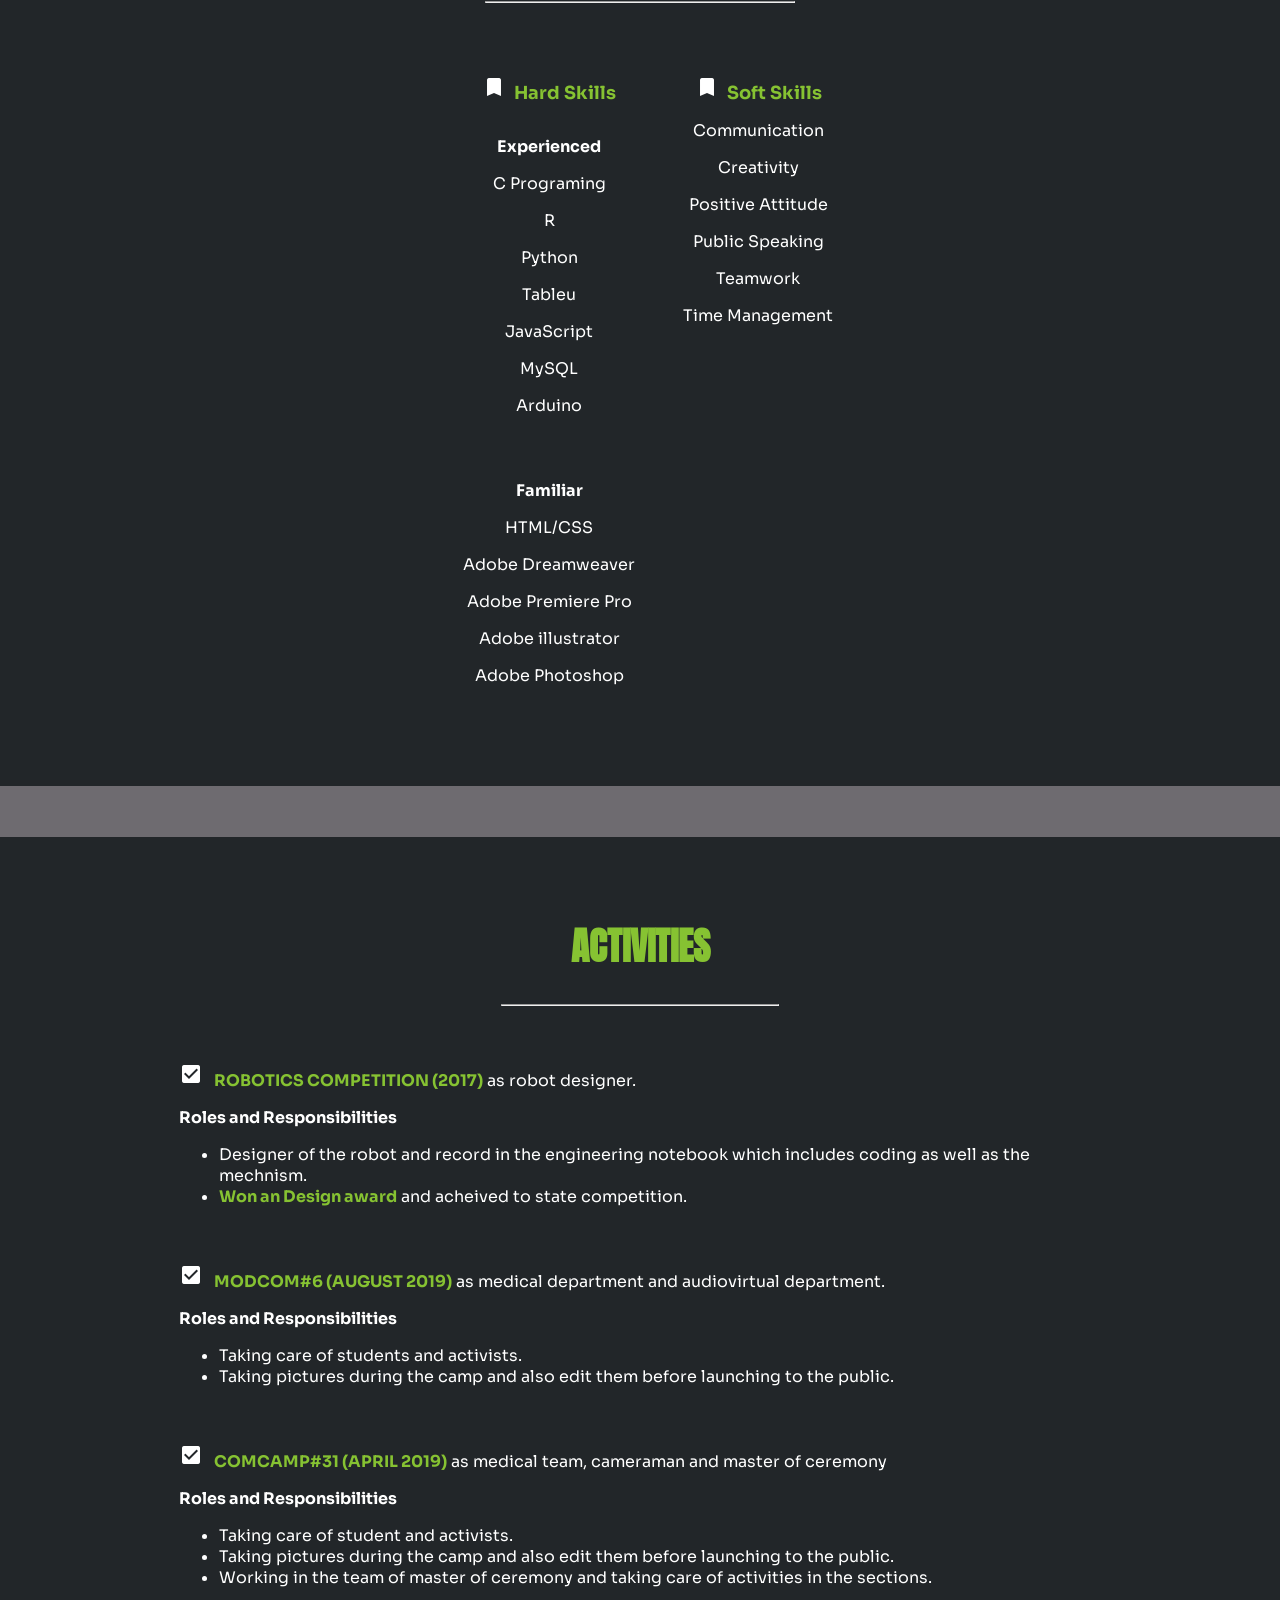
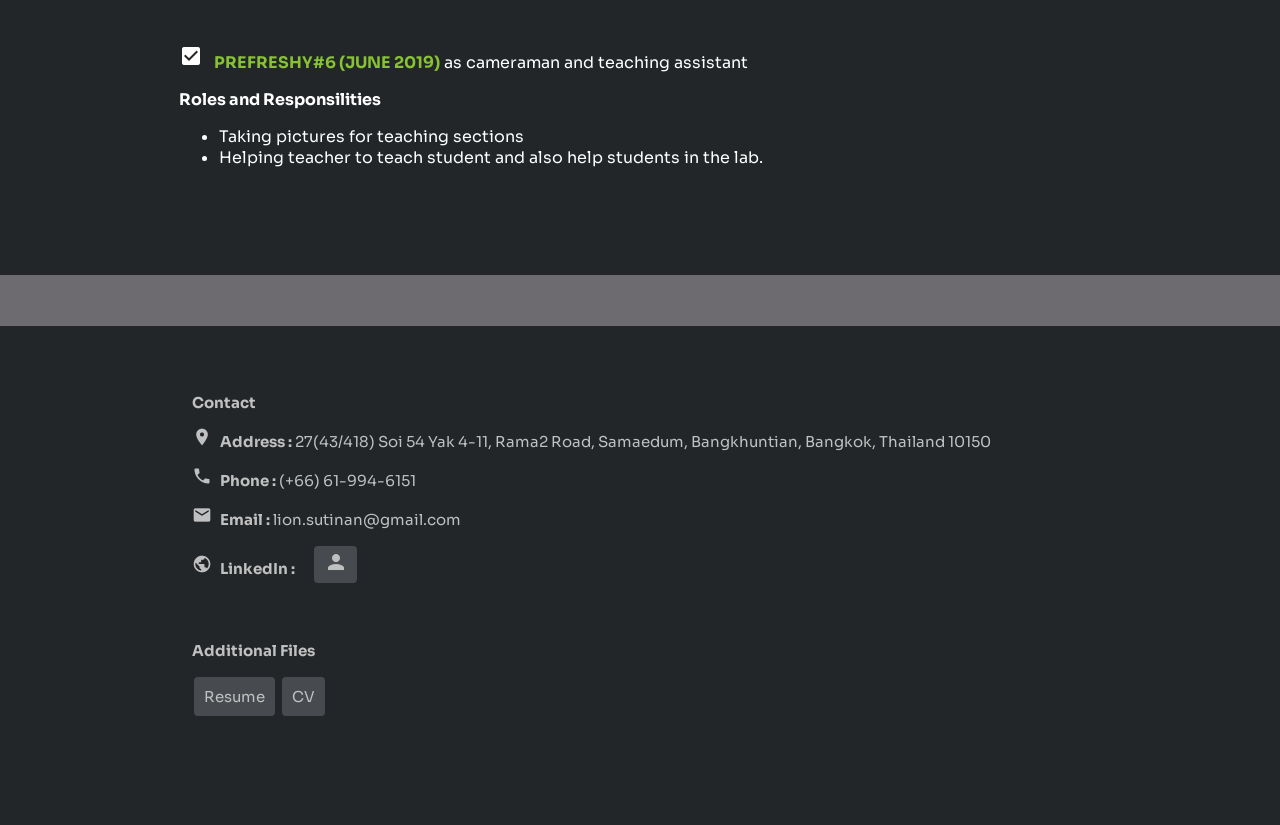
==== commit 9720549e: "new resume and cv" ====
--- a/index.html
+++ b/index.html
@@ -54,7 +54,7 @@
 					<ul> 
 						<li>Computer Engineering (International department)</li>
 						<li>Expect graduate in June 2022</li>
-						<li><strong class="greenB">GPAX 3.69</strong></li>
+						<li><strong class="greenB">GPAX 3.65</strong></li>
 					</ul>
 				</div>
 				<div class="margin-b">
@@ -221,8 +221,8 @@
 	</div>
 	<div class="margin-b">
 		<p><strong>Additional Files</strong></p>
-		<a class="button" href="https://drive.google.com/file/d/1cij6fNZbQ40vu9hr8LDIgNHQaHOzw3HK/view?usp=sharing">Resume</a> 
-		<a class="button" href="https://drive.google.com/file/d/196SK2T5J_0-kWGPeYm9icc2YeGtzUqOb/view?usp=sharing">CV</a>
+		<a class="button" href="https://drive.google.com/file/d/1gsTQK17e8jBX-YAsOOlNXFqH6is9P-DP/view?usp=sharing">Resume</a> 
+		<a class="button" href="https://drive.google.com/file/d/175P7vTnO4aL4ojmG4OPMarFUk59LR0pE/view?usp=sharing">CV</a>
 	</div>
 
 </footer>
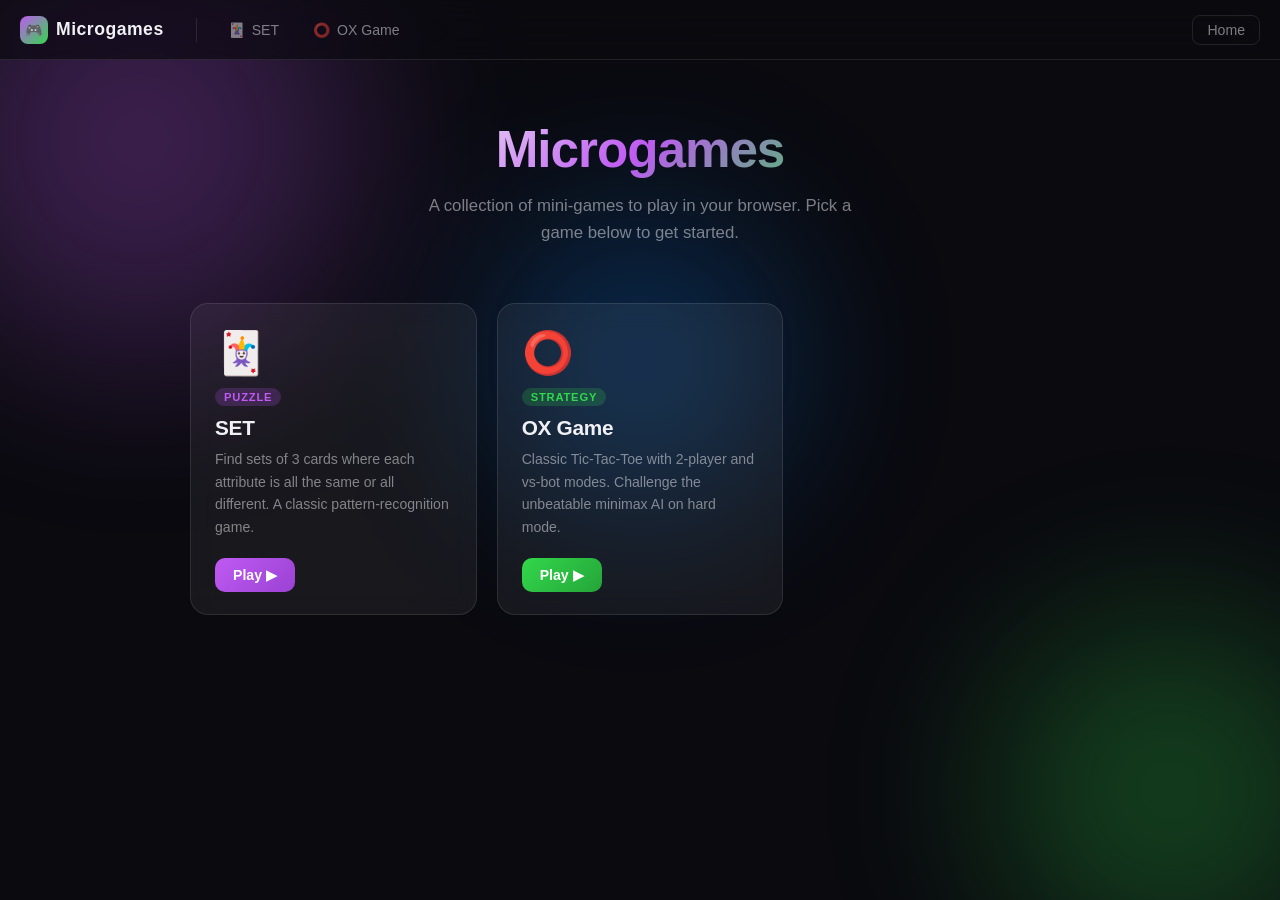
==== commit 14a10128: "Add files via upload" ====
--- a/index.html
+++ b/index.html
@@ -1,260 +1,49 @@
-<!doctype html>
-<html>
+<!DOCTYPE html>
+<html lang="en">
 <head>
-<meta charset="UTF-8" name="viewport" content="width=device-width, initial-scale=1.0">
-<title> SutinanSite </title>
-<link href="myStyle.css" rel="stylesheet" type="text/css">
-<link rel="stylesheet" href="https://fonts.googleapis.com/icon?family=Material+Icons">
-<link rel="stylesheet" href="https://fonts.googleapis.com/css2?family=Anton&family=Sora:wght@200;600&display=swap">
+  <meta charset="UTF-8" />
+  <meta name="viewport" content="width=device-width, initial-scale=1.0" />
+  <title>Microgames</title>
+  <link rel="stylesheet" href="style.css" />
 </head>
+<body>
 
-<body>
-<div id="mySidenav" class="sidenav">
-	 <a style="font-size:30px; color: white;" href="javascript:void(0)" class="closebtn" onclick="closeNav()">&times;</a>
-	 <a style="  font-family: 'Anton', sans-serif;" href="#edu"><i class="material-icons" style="font-size: auto; margin-right: 1rem;"> school</i>Education</a>
-	 <a style="  font-family: 'Anton', sans-serif;" href="#proj"> <i class="material-icons" style="font-size: auto; margin-right: 1rem;"> devices</i>Project</a>
-	 <a style="  font-family: 'Anton', sans-serif;" href="#skills"><i class="material-icons" style="font-size: auto; margin-right: 1rem;"> bookmark</i>Skills</a>
-	 <a style="  font-family: 'Anton', sans-serif;" href="#act"><i class="material-icons" style="font-size: auto; margin-right: 1rem;">check_box</i>Activities</a>
-	 <a style="  font-family: 'Anton', sans-serif;" href="#contact"><i class="material-icons" style="font-size: auto; margin-right: 1rem;"> call</i>Contact</a>
+<!-- Background orbs -->
+<div class="bg-orbs">
+  <div class="orb orb1"></div>
+  <div class="orb orb2"></div>
+  <div class="orb orb3"></div>
 </div>
-	<button onclick="topFunction()" id="myBtn" title="Go to top">Top</button>
-	<br>
-	<div class="header">
-		  <table id="tProfile">
-			<tr>
-				<th>			
-				<img src="pic/profile.png" alt="profile picture" class="proPic"></th>
-				<th><h1 class="fade-in" id="name">SUTINAN TADALIMAVAD</h1>
-				</th>
-			</tr>
-		  </table>
-	</div>
-	<div style="box-shadow: 0px 8px 10px 0px rgba(17,19,20,0.55);" class = "sticky">
-		<span style="font-size:40px;cursor:pointer; color: white" onclick="openNav()"><span style="font-size: 30px; cursor:pointer; color: white;" onclick="openNav()">&#9776; menu</span></span>
-	</div>
-	<div class="fade-in">
-		<div class="highlight">
-			<div>
-				<p>3<sup>rd</sup> year undergraduated computer engineering student. Looking to find experience in data engineer, data science or software development.</p>
-				<p><strong>Languages</strong>
-			<ul>
-				<li><strong>Thai : <em>Native</em></strong></li>
-						<li><strong>English :</strong> Fluent with experience iStudy21 alumni</li>
-					</ul>
-				</p>
-			<p><strong>Date of birth :</strong> 30<sup>th</sup> November 1999</p>
-			</div>
-		</div>
-		<div class="eduClass" id="edu">
-			<h2 class ="title">EDUCATION</h2>
-			<hr>
-			<div class="content">
-				<div class="margin-b">
-					<p><strong class="greenB"><i class="material-icons" style="font-size: auto; color:white; margin-right: 0.5rem;">school </i> King Mongkut’s University of Technology Thonburi</strong></p>
-					<ul> 
-						<li>Computer Engineering (International department)</li>
-						<li>Expect graduate in June 2022</li>
-						<li><strong class="greenB">GPAX 3.65</strong></li>
-					</ul>
-				</div>
-				<div class="margin-b">
-					<p><strong class="greenB"><i class="material-icons" style="font-size: auto; color:white; margin-right: 0.5rem;">school </i> SuanKularb Wittayalai Thonburi</strong></p>
-					<ul>
-					<li>Science-Mathematics English Program (2012-2017)</li>
-							<li><strong class="greenB">GPAX 3.93</strong></li>
-					</ul>
-				</div>
-				<div class="margin-b">
-					<p><strong class="greenB"><i class="material-icons" style="font-size: auto; color:white; margin-right: 0.5rem;">school </i> Quincy High School</strong></p>
-					<ul> 
-						<li>One year of exchange student program from iStudy (2015-2016)</li>
-						<li><strong class="greenB">GPA 4.00</strong></li>
-					</ul>
-				</div>
-			</div>
-		</div>
-		<div class="project">
-		<h2 class="title" id="proj">PROJECTS</h2>
-		<hr>
-		<div class="content">	
-				<div class="margin-b">
-				<p><strong class="greenB"><i class="material-icons" style="font-size: auto; color:white; margin-right: 0.5rem;">devices</i> nyxPod (2018)</strong></p>
-				<p>- A smart lamp sleeping assistant. Implemented by using basic circuit knowledge.</p>
-				<p><strong>Roles and Responsibilities</strong></p>
-					<ul> 
-					<li>Product Designer</li>
-					
-					<li>Application Designer using Android Studio</li>
-					</ul>
-			</div>	
-			<div class="margin-b">
-				<p><strong class="greenB"><i class="material-icons" style="font-size: auto; color:white; margin-right: 0.5rem;">devices</i> Air traffic Control simulation system (2019)</strong> 
-					<a class="gitbutton" style="margin-left: 1rem;" href="https://github.com/nachanok-tap/airtraffic">
-						<i class="material-icons" style="margin-left:0.3rem; margin-right:0.3rem;">folder_open</i>
-					</a>
-				</p> 
-				<p>- Studying in Data structure. Implemented by C language.</p>	
-				<p><strong>Roles and Responsibilities</strong></p>
-					<ul> 
-					<li>Quanlity Assurance</li>
-					</ul>
-			</div>
-			<div class="margin-b">
-				<p><strong class="greenB"><i class="material-icons" style="font-size: auto; color:white; margin-right: 0.5rem;">devices</i> Analyze the car accident in the USA (2020)</strong>
-					<a class="gitbutton" style="margin-left: 1rem;" href="https://github.com/sutinanTadal/Car-Accident-in-the-US">
-						<i class="material-icons" style="margin-left:0.3rem; margin-right:0.3rem;">folder_open</i>
-					</a>
-				</p>
-				<p>- Studying in Data Modeling. Implemented by R.</p>	
-				<p><strong>Roles and Responsibilities</strong></p>
-					<ul> 
-					<li>Data Engineering and Data Science</li>
-					<li>Data virtualization using R</li>
-					</ul>
-			</div>
-			<div class="margin-b">
-				<p><strong class="greenB"><i class="material-icons" style="font-size: auto; color:white; margin-right: 0.5rem;">devices</i> Hotel Management Website (2020)</strong>
-					<a class="gitbutton" style="margin-left: 1rem;" href="https://github.com/nachanok-tap/Hotel-management">
-						<i class="material-icons" style="margin-left:0.3rem; margin-right:0.3rem;">folder_open</i>
-					</a>
-				</p>
-				<p>- Studying in Database. Implemented by based on MySQL.</p>
-				<p><strong>Roles and Responsibilities</strong></p>
-					<ul> 
-					<li>Frontend developer</li>
-					<li>Quanlity Assurance</li>
-					</ul>
-			</div>
-		</div>
-		</div>
-		<div class="skillsClass" id="skills">
-			<h2 class ="title">SKILLS</h2>
-			<hr>
-			<div class="content">
-		<div id="skillTable" class="container">
-			<div>
-				<strong class="greenB" style="font-size: 18px"><i class="material-icons" style="font-size: auto; color: white; margin-right: 0.5rem;"> bookmark</i>Hard Skills</strong>
-				<div>
-					<p><strong>Experienced</strong></p>
-					<p>C Programing</p>
-					<p>R</p>
-					<p>Python</p>
-					<p>Tableu</p>
-					<p>JavaScript</p>
-					<p>MySQL</p>
-					<p>Arduino</p>
-				</div>
-				<div>
-					<p><strong>Familiar</strong></p>
-					<p>HTML/CSS</p>
-					<p>Adobe Dreamweaver</p>
-					<p>Adobe Premiere Pro</p>
-					<p>Adobe illustrator</p>
-					<p>Adobe Photoshop</p>
-				</div>
-			</div>
-			<div>
-				<strong class="greenB" style="font-size: 18px"><i class="material-icons" style="font-size: auto; color: white; margin-right: 0.5rem;"> bookmark</i>Soft Skills</strong>
-				<p>Communication</p>
-				<p>Creativity</p>
-				<p>Positive Attitude</p>
-				<p>Public Speaking</p>
-				<p>Teamwork</p>
-				<p>Time Management</p>
-			</div>
-		</div>
-	</div>
-		</div>
-		<div class="activities">
-			<div class="content">	
-				<h2 class ="title" id="act">ACTIVITIES</h2>
-				<hr>
-				<div class="margin-b">
-					<p><strong class="greenB"><i class="material-icons" style="font-size: auto; color:white; margin-right: 0.5rem;">check_box</i> ROBOTICS COMPETITION (2017)</strong> as robot designer.
-					</p>
-					<p><strong>Roles and Responsibilities</strong></p>
-						<ul>
-						<li>Designer of the robot and record in the engineering notebook which includes coding as well as the mechnism.</li>
-						<li><strong class="greenB">Won an Design award</strong> and acheived to state competition.</li>
-						</ul>
-				</div>
-				<div class="margin-b">
-					<p><strong class="greenB"><i class="material-icons" style="font-size: auto; color:white; margin-right: 0.5rem;">check_box</i> MODCOM#6 (AUGUST 2019)</strong> as medical department and audiovirtual department.
-					</p> 
-					<p><strong>Roles and Responsibilities</strong></p>
-					<ul>
-					<li>Taking care of students and activists.</li>
-					<li>Taking pictures during the camp and also edit them before launching to the public.</li>
-					</ul>
-				</div>
-			<div class="margin-b">
-					<p><strong class="greenB"><i class="material-icons" style="font-size: auto; color:white; margin-right: 0.5rem;">check_box</i> COMCAMP#31 (APRIL 2019)</strong> as medical team, cameraman and master of ceremony</p>
-					<p><strong>Roles and Responsibilities</strong></p>
-					<ul> 
-					<li>Taking care of student and activists.</li>
-						<li>Taking pictures during the camp and also edit them before launching to the public.</li>
-						<li>Working in the team of master of ceremony and taking care of activities in the sections.</li>
-					</ul>
-				</div>
-				<div class="margin-b">
-				<p><strong class="greenB"><i class="material-icons" style="font-size: auto; color:white; margin-right: 0.5rem;">check_box</i> PREFRESHY#6 (JUNE 2019)</strong> as cameraman and teaching assistant</p>
-					<p><strong>Roles and Responsilities</strong></p>
-				<ul> 
-					<li>Taking pictures for teaching sections</li>
-					<li>Helping teacher to teach student and also help students in the lab.</li>
-					</ul>
-				</div>
-			</div>
-		</div>
-	</div>
-<footer id="contact">
-	<div class="margin-b">
-		<p><strong>Contact</strong></p>
-		<p><strong><i class="material-icons" style="font-size: 20px; margin-right: 0.5rem;">place </i>Address :</strong> 27(43/418) Soi 54 Yak 4-11, Rama2 Road, Samaedum, Bangkhuntian, Bangkok, Thailand 10150</p>
-		<p><strong><i class="material-icons" style="font-size: 20px; margin-right: 0.5rem;"> call</i>Phone :</strong><strong></strong> (+66) 61-994-6151</p>
-		<p><strong><i class="material-icons" style="font-size: 20px; margin-right: 0.5rem;">email </i>Email :</strong> lion.sutinan@gmail.com</p>
-		<p><strong><i class="material-icons" style="font-size: 20px; margin-right: 0.5rem;">public </i>LinkedIn :</strong>
-			<a class="gitbutton" style="margin-left: 1rem;" href="https://www.linkedin.com/in/sutinan-tadalimavad-6ba775200/">
-				<i class="material-icons" style="margin-left:0.3rem; margin-right:0.3rem;">person</i>
-			</a>
-		</p>
-	</div>
-	<div class="margin-b">
-		<p><strong>Additional Files</strong></p>
-		<a class="button" href="https://drive.google.com/file/d/1gsTQK17e8jBX-YAsOOlNXFqH6is9P-DP/view?usp=sharing">Resume</a> 
-		<a class="button" href="https://drive.google.com/file/d/175P7vTnO4aL4ojmG4OPMarFUk59LR0pE/view?usp=sharing">CV</a>
-	</div>
 
-</footer>
-<script>
-	//Get the button:
-mybutton = document.getElementById("myBtn");
+<!-- Navbar -->
+<nav id="navbar">
+  <a class="nav-logo" onclick="showHome()">
+    <div class="logo-icon">🎮</div>
+    Microgames
+  </a>
+  <div class="nav-divider"></div>
+  <div id="nav-game-buttons"></div>
+  <div class="nav-spacer"></div>
+  <button class="nav-home-btn" onclick="showHome()">Home</button>
+</nav>
 
-// When the user scrolls down 20px from the top of the document, show the button
-window.onscroll = function() {scrollFunction()};
+<!-- Content -->
+<div id="content">
+  <!-- Home screen -->
+  <div id="home" class="fade">
+    <div class="home-hero">
+      <h1>Microgames</h1>
+      <p>A collection of mini-games to play in your browser. Pick a game below to get started.</p>
+    </div>
+    <div class="games-grid" id="games-grid"></div>
+  </div>
 
-function scrollFunction() {
-  if (document.body.scrollTop > 20 || document.documentElement.scrollTop > 20) {
-    mybutton.style.display = "block";
-  } else {
-    mybutton.style.display = "none";
-  }
-}
+  <!-- Game iframe view -->
+  <div id="game-view">
+    <iframe id="game-frame" src="" title="Game"></iframe>
+  </div>
+</div>
 
-// When the user clicks on the button, scroll to the top of the document
-function topFunction() {
-  document.body.scrollTop = 0; // For Safari
-  document.documentElement.scrollTop = 0; // For Chrome, Firefox, IE and Opera
-}
-	
-function openNav() {
-  document.getElementById("mySidenav").style.width = "300px";
-}
-
-/* Set the width of the side navigation to 0 and the left margin of the page content to 0 */
-function closeNav() {
-  document.getElementById("mySidenav").style.width = "0";
-}
-</script>
+<script src="main.js"></script>
 </body>
 </html>
--- a/style.css
+++ b/style.css
@@ -0,0 +1,281 @@
+*, *::before, *::after { box-sizing: border-box; margin: 0; padding: 0; }
+
+:root {
+  --bg: #0a0a0f;
+  --surface: rgba(255,255,255,0.06);
+  --surface-hover: rgba(255,255,255,0.10);
+  --border: rgba(255,255,255,0.10);
+  --border-hover: rgba(255,255,255,0.22);
+  --text: #f0f0f5;
+  --muted: rgba(240,240,245,0.5);
+  --accent: #bf5af2;
+  --accent2: #32d74b;
+  --accent3: #ff453a;
+  --nav-h: 60px;
+}
+
+html, body {
+  height: 100%;
+  font-family: -apple-system, BlinkMacSystemFont, 'Segoe UI', sans-serif;
+  background: var(--bg);
+  color: var(--text);
+  overflow: hidden;
+}
+
+/* ── Background orbs ── */
+.bg-orbs {
+  position: fixed;
+  inset: 0;
+  z-index: 0;
+  pointer-events: none;
+  overflow: hidden;
+}
+.orb {
+  position: absolute;
+  border-radius: 50%;
+  filter: blur(80px);
+  opacity: 0.35;
+  animation: drift 18s ease-in-out infinite alternate;
+}
+.orb1 { width: 520px; height: 520px; background: radial-gradient(circle, #bf5af2, transparent); top: -120px; left: -120px; animation-delay: 0s; }
+.orb2 { width: 420px; height: 420px; background: radial-gradient(circle, #32d74b, transparent); bottom: -100px; right: -100px; animation-delay: -6s; }
+.orb3 { width: 360px; height: 360px; background: radial-gradient(circle, #0a84ff, transparent); top: 40%; left: 50%; transform: translate(-50%,-50%); animation-delay: -12s; }
+@keyframes drift {
+  0%   { transform: translate(0,0) scale(1); }
+  100% { transform: translate(40px, 30px) scale(1.08); }
+}
+
+/* ── Navbar ── */
+nav {
+  position: fixed;
+  top: 0; left: 0; right: 0;
+  height: var(--nav-h);
+  z-index: 100;
+  display: flex;
+  align-items: center;
+  padding: 0 20px;
+  gap: 8px;
+  background: rgba(10,10,15,0.7);
+  backdrop-filter: blur(20px) saturate(1.5);
+  -webkit-backdrop-filter: blur(20px) saturate(1.5);
+  border-bottom: 1px solid var(--border);
+}
+
+.nav-logo {
+  font-size: 1.1rem;
+  font-weight: 700;
+  letter-spacing: 0.5px;
+  color: var(--text);
+  cursor: pointer;
+  margin-right: 16px;
+  display: flex;
+  align-items: center;
+  gap: 8px;
+  text-decoration: none;
+}
+.nav-logo .logo-icon {
+  width: 28px; height: 28px;
+  background: linear-gradient(135deg, #bf5af2, #32d74b);
+  border-radius: 8px;
+  display: flex; align-items: center; justify-content: center;
+  font-size: 14px;
+}
+
+.nav-divider {
+  width: 1px; height: 24px;
+  background: var(--border);
+  margin: 0 8px;
+}
+
+.nav-btn {
+  display: flex;
+  align-items: center;
+  gap: 6px;
+  padding: 6px 14px;
+  border: 1px solid transparent;
+  border-radius: 8px;
+  background: transparent;
+  color: var(--muted);
+  font-size: 0.88rem;
+  font-weight: 500;
+  cursor: pointer;
+  transition: all 0.2s;
+  white-space: nowrap;
+}
+.nav-btn:hover {
+  background: var(--surface-hover);
+  border-color: var(--border-hover);
+  color: var(--text);
+}
+.nav-btn.active {
+  background: var(--surface);
+  border-color: var(--border-hover);
+  color: var(--text);
+}
+
+.nav-spacer { flex: 1; }
+
+.nav-home-btn {
+  padding: 6px 14px;
+  border: 1px solid var(--border);
+  border-radius: 8px;
+  background: transparent;
+  color: var(--muted);
+  font-size: 0.88rem;
+  cursor: pointer;
+  transition: all 0.2s;
+}
+.nav-home-btn:hover {
+  background: var(--surface-hover);
+  color: var(--text);
+  border-color: var(--border-hover);
+}
+
+/* ── Main content area ── */
+#content {
+  position: fixed;
+  top: var(--nav-h);
+  left: 0; right: 0; bottom: 0;
+  z-index: 1;
+}
+
+/* ── Home screen ── */
+#home {
+  position: absolute;
+  inset: 0;
+  overflow-y: auto;
+  display: flex;
+  flex-direction: column;
+  align-items: center;
+  padding: 60px 24px 40px;
+}
+
+.home-hero {
+  text-align: center;
+  margin-bottom: 56px;
+}
+.home-hero h1 {
+  font-size: clamp(2rem, 5vw, 3.2rem);
+  font-weight: 800;
+  letter-spacing: -1px;
+  background: linear-gradient(135deg, #f0f0f5, #bf5af2 50%, #32d74b);
+  -webkit-background-clip: text;
+  -webkit-text-fill-color: transparent;
+  background-clip: text;
+  margin-bottom: 14px;
+}
+.home-hero p {
+  color: var(--muted);
+  font-size: 1.05rem;
+  max-width: 460px;
+  margin: 0 auto;
+  line-height: 1.6;
+}
+
+.games-grid {
+  display: grid;
+  grid-template-columns: repeat(auto-fill, minmax(280px, 1fr));
+  gap: 20px;
+  width: 100%;
+  max-width: 900px;
+}
+
+.game-card {
+  position: relative;
+  background: var(--surface);
+  border: 1px solid var(--border);
+  border-radius: 18px;
+  padding: 28px 24px 22px;
+  cursor: pointer;
+  transition: all 0.25s cubic-bezier(0.34,1.56,0.64,1);
+  overflow: hidden;
+  backdrop-filter: blur(12px);
+  -webkit-backdrop-filter: blur(12px);
+}
+.game-card::before {
+  content: '';
+  position: absolute;
+  inset: 0;
+  border-radius: inherit;
+  background: linear-gradient(135deg, rgba(255,255,255,0.06), transparent);
+  opacity: 0;
+  transition: opacity 0.25s;
+}
+.game-card:hover {
+  transform: translateY(-4px) scale(1.02);
+  border-color: var(--border-hover);
+  box-shadow: 0 20px 50px rgba(0,0,0,0.5);
+}
+.game-card:hover::before { opacity: 1; }
+
+.card-icon {
+  font-size: 2.6rem;
+  margin-bottom: 14px;
+  display: block;
+  line-height: 1;
+}
+.card-tag {
+  display: inline-block;
+  font-size: 0.7rem;
+  font-weight: 600;
+  letter-spacing: 0.8px;
+  text-transform: uppercase;
+  padding: 3px 9px;
+  border-radius: 20px;
+  margin-bottom: 10px;
+}
+.card-title {
+  font-size: 1.3rem;
+  font-weight: 700;
+  margin-bottom: 8px;
+  letter-spacing: -0.3px;
+}
+.card-desc {
+  font-size: 0.88rem;
+  color: var(--muted);
+  line-height: 1.6;
+  margin-bottom: 20px;
+}
+.card-play-btn {
+  display: inline-flex;
+  align-items: center;
+  gap: 6px;
+  padding: 9px 18px;
+  border-radius: 10px;
+  border: none;
+  font-size: 0.88rem;
+  font-weight: 600;
+  cursor: pointer;
+  transition: all 0.2s;
+}
+.card-play-btn:hover {
+  filter: brightness(1.15);
+  transform: translateX(2px);
+}
+
+/* game-specific accent colors */
+.accent-purple .card-tag { background: rgba(191,90,242,0.2); color: #bf5af2; }
+.accent-purple .card-play-btn { background: linear-gradient(135deg, #bf5af2, #9b42d4); color: #fff; }
+.accent-green  .card-tag { background: rgba(50,215,75,0.2);  color: #32d74b; }
+.accent-green  .card-play-btn { background: linear-gradient(135deg, #32d74b, #25a539); color: #fff; }
+.accent-blue   .card-tag { background: rgba(10,132,255,0.18); color: #0a84ff; }
+.accent-blue   .card-play-btn { background: linear-gradient(135deg, #0a84ff, #0060c8); color: #fff; }
+.accent-red    .card-tag { background: rgba(255,69,58,0.18);  color: #ff453a; }
+.accent-red    .card-play-btn { background: linear-gradient(135deg, #ff453a, #cc1f14); color: #fff; }
+
+/* ── iframe game view ── */
+#game-view {
+  position: absolute;
+  inset: 0;
+  display: none;
+}
+#game-view iframe {
+  width: 100%;
+  height: 100%;
+  border: none;
+  display: block;
+}
+
+/* ── transitions ── */
+.fade { animation: fadeIn 0.3s ease both; }
+@keyframes fadeIn { from { opacity:0; transform:translateY(12px); } to { opacity:1; transform:translateY(0); } }
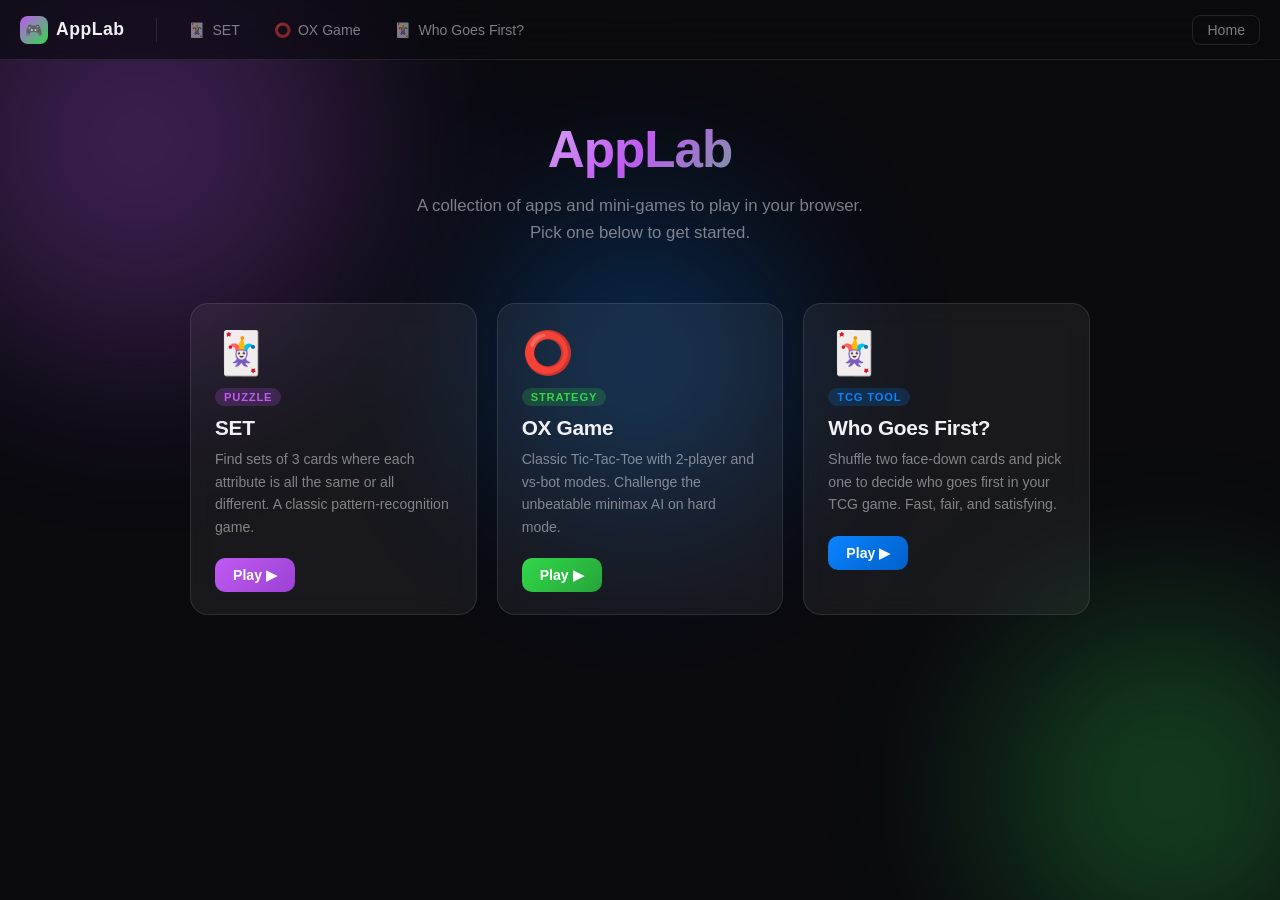
==== commit a8a69ee5: "AppLab rename" ====
--- a/index.html
+++ b/index.html
@@ -3,7 +3,7 @@
 <head>
   <meta charset="UTF-8" />
   <meta name="viewport" content="width=device-width, initial-scale=1.0" />
-  <title>Microgames</title>
+  <title>AppLab</title>
   <link rel="stylesheet" href="style.css" />
 </head>
 <body>
@@ -19,7 +19,7 @@
 <nav id="navbar">
   <a class="nav-logo" onclick="showHome()">
     <div class="logo-icon">🎮</div>
-    Microgames
+    AppLab
   </a>
   <div class="nav-divider"></div>
   <div id="nav-game-buttons"></div>
@@ -32,8 +32,8 @@
   <!-- Home screen -->
   <div id="home" class="fade">
     <div class="home-hero">
-      <h1>Microgames</h1>
-      <p>A collection of mini-games to play in your browser. Pick a game below to get started.</p>
+      <h1>AppLab</h1>
+      <p>A collection of apps and mini-games to play in your browser. Pick one below to get started.</p>
     </div>
     <div class="games-grid" id="games-grid"></div>
   </div>
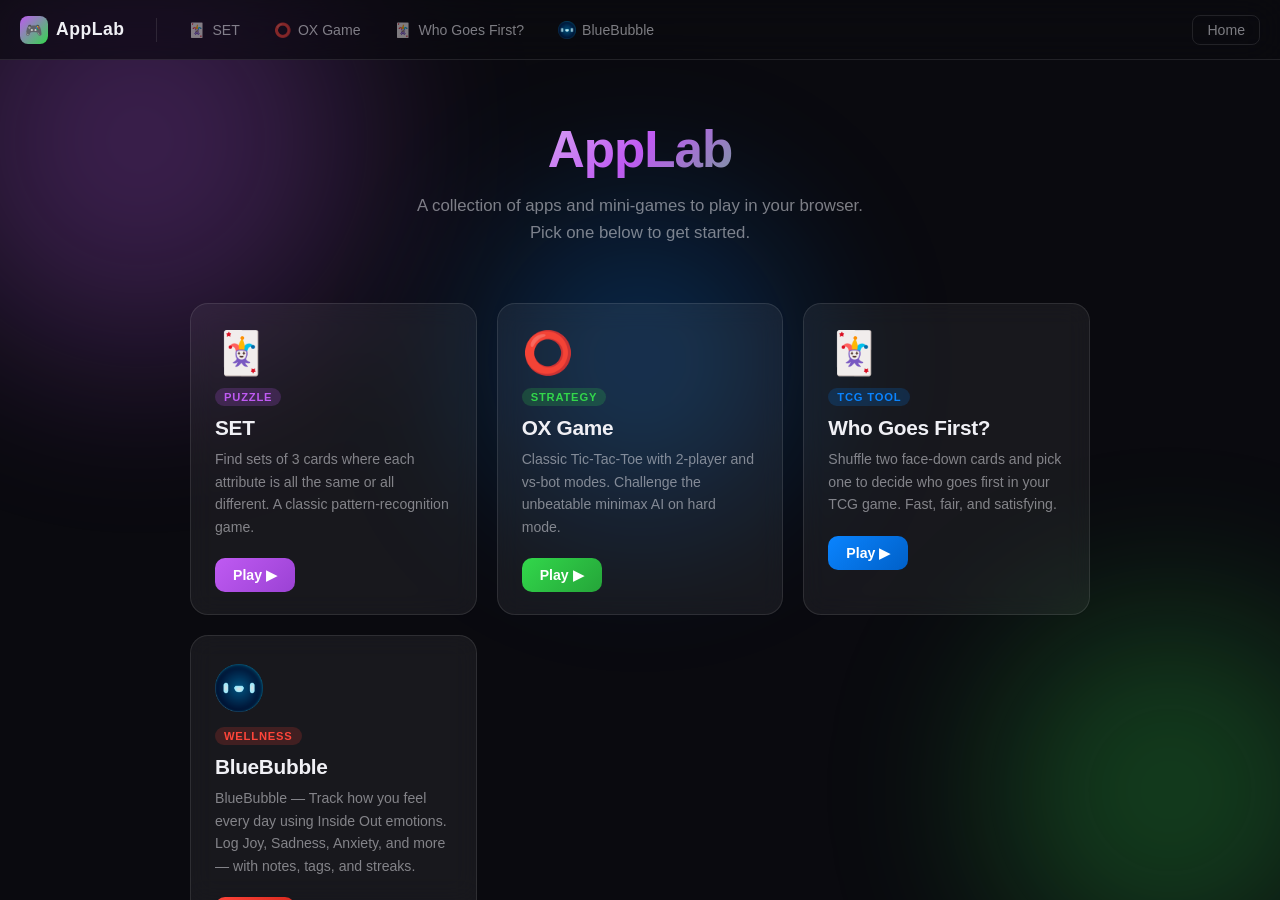
==== commit 3638ff13: "Add mood tracker bluebubble" ====
--- a/index.html
+++ b/index.html
@@ -1,5 +1,5 @@
 <!DOCTYPE html>
-<html lang="en">
+  <html lang="en">
 <head>
   <meta charset="UTF-8" />
   <meta name="viewport" content="width=device-width, initial-scale=1.0" />
@@ -27,6 +27,11 @@
   <button class="nav-home-btn" onclick="showHome()">Home</button>
 </nav>
 
+<!-- Floating nav toggle (shown when navbar is hidden) -->
+<button class="nav-fab" id="nav-fab" onclick="toggleNav()">
+  <span class="logo-icon" style="width:22px;height:22px;font-size:11px;">🎮</span>
+</button>
+
 <!-- Content -->
 <div id="content">
   <!-- Home screen -->
--- a/style.css
+++ b/style.css
@@ -59,6 +59,30 @@
   backdrop-filter: blur(20px) saturate(1.5);
   -webkit-backdrop-filter: blur(20px) saturate(1.5);
   border-bottom: 1px solid var(--border);
+  transition: transform 0.35s cubic-bezier(0.4,0,0.2,1);
+}
+nav.nav-hidden { transform: translateY(-100%); }
+
+/* ── Floating nav toggle button ── */
+.nav-fab {
+  position: fixed;
+  top: 12px; left: 16px;
+  z-index: 200;
+  width: 36px; height: 36px;
+  border-radius: 10px;
+  background: rgba(10,10,15,0.85);
+  border: 1px solid var(--border);
+  backdrop-filter: blur(16px);
+  -webkit-backdrop-filter: blur(16px);
+  cursor: pointer;
+  display: flex; align-items: center; justify-content: center;
+  opacity: 0; pointer-events: none;
+  transform: translateY(-8px);
+  transition: opacity 0.25s, transform 0.25s;
+}
+.nav-fab.visible { opacity: 1; pointer-events: auto; transform: translateY(0); }
+@media (hover: hover) {
+  .nav-fab:hover { background: var(--surface-hover); border-color: var(--border-hover); }
 }
 
 .nav-logo {
@@ -137,7 +161,9 @@
   top: var(--nav-h);
   left: 0; right: 0; bottom: 0;
   z-index: 1;
-}
+  transition: top 0.35s cubic-bezier(0.4,0,0.2,1);
+}
+#content.nav-hidden { top: 0; }
 
 /* ── Home screen ── */
 #home {
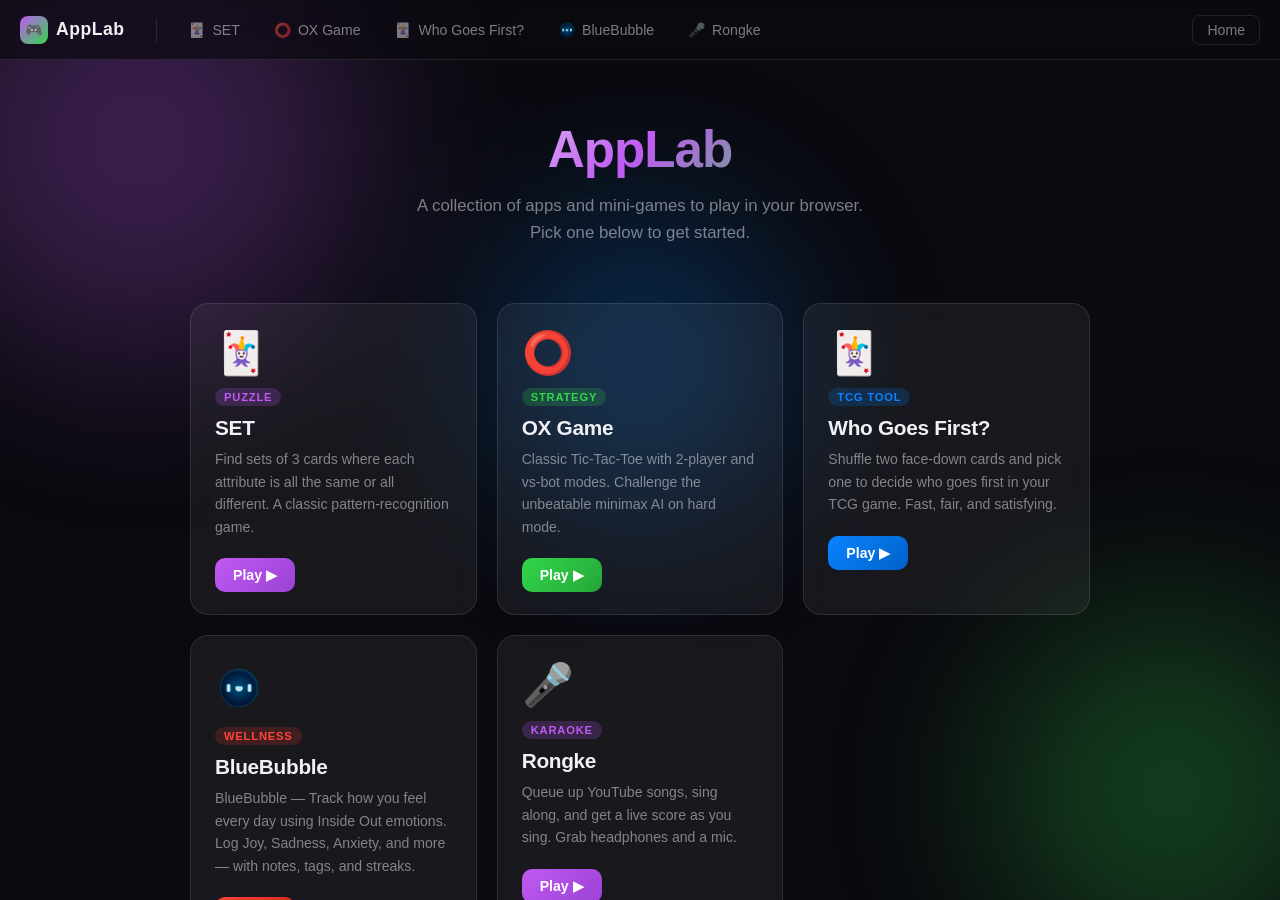
==== commit ba9c4a0a: "Add Rongke to AppLab and improve its scoring and mic pickup - Register Rongke karaoke app in the App" ====
--- a/index.html
+++ b/index.html
@@ -4,6 +4,9 @@
   <meta charset="UTF-8" />
   <meta name="viewport" content="width=device-width, initial-scale=1.0" />
   <title>AppLab</title>
+  <link rel="manifest" href="manifest.json" />
+  <link rel="apple-touch-icon" href="mood-tracker/bluebubble.png" />
+  <meta name="theme-color" content="#0a0a0f" />
   <link rel="stylesheet" href="style.css" />
 </head>
 <body>
@@ -45,7 +48,7 @@
 
   <!-- Game iframe view -->
   <div id="game-view">
-    <iframe id="game-frame" src="" title="Game"></iframe>
+    <iframe id="game-frame" src="" title="Game" allow="microphone; autoplay; encrypted-media"></iframe>
   </div>
 </div>
 
